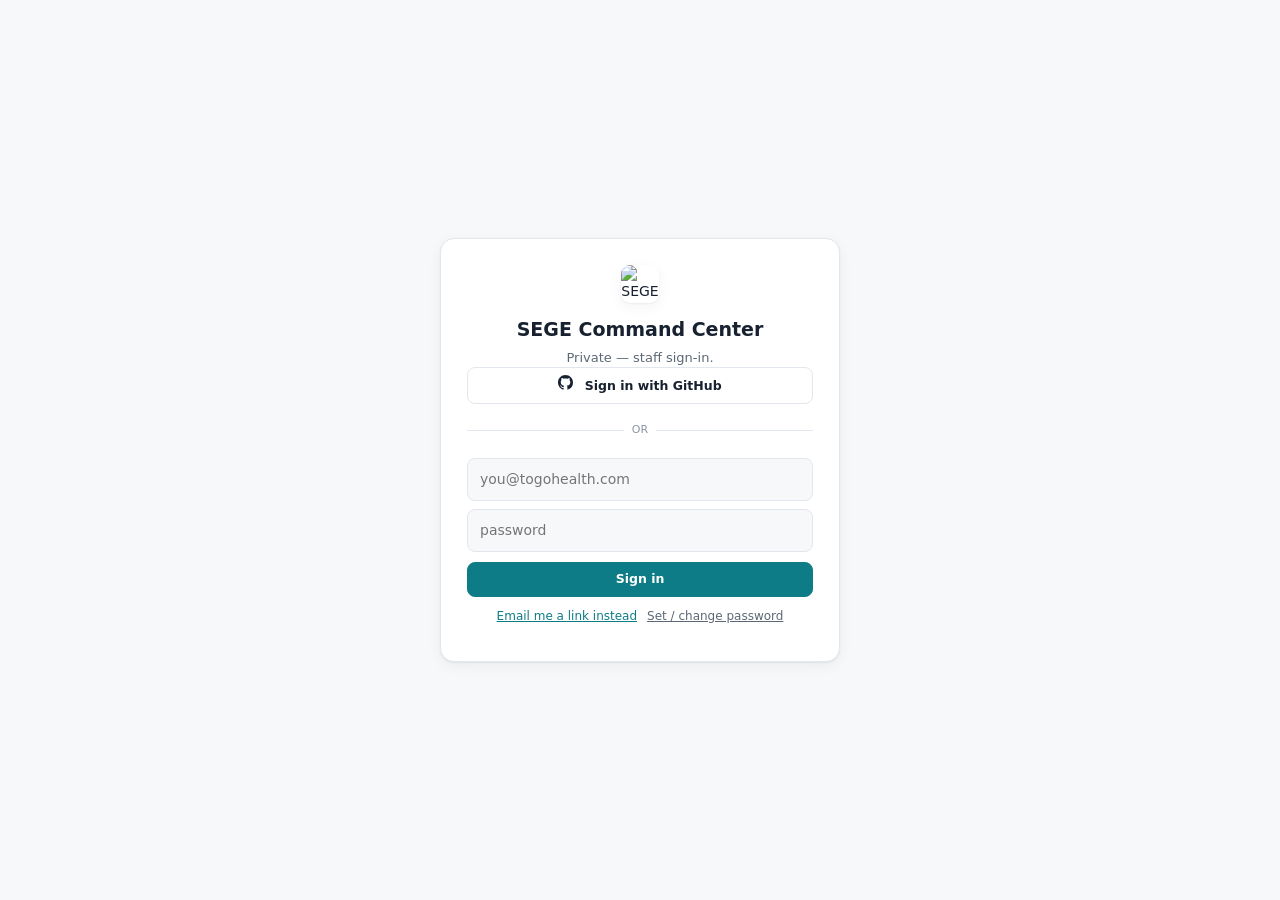
==== index.html @ e27f8ac3 "SEGE Command Center — generic UI shell (history reset)" ====
<!DOCTYPE html>
<html lang="en">
<head>
<meta charset="UTF-8">
<meta name="viewport" content="width=device-width, initial-scale=1">
<base href="/sege-command/">
<title>SEGE Command Center</title>
<link rel="icon" type="image/png" href="./favicon.png">
<link rel="apple-touch-icon" href="./apple-touch-icon.png">
<style>
  :root{
    --ground:#f6f8fa; --surface:#fff; --surface-2:#eef2f7; --border:#e2e7ee;
    --ink:#17212f; --muted:#5c6875; --faint:#8a97a6;
    --accent:#0e7c86; --accent-soft:#d9eef0; --accent-ink:#0a5a62;
    --ok:#1f9d5b; --ok-bg:#e4f5ec; --warn:#c07708; --warn-bg:#faefdc;
    --bad:#d1453b; --bad-bg:#fbe4e2; --idle:#8a97a6; --idle-bg:#eceff3;
    --shadow:0 1px 2px rgba(20,30,45,.06),0 4px 14px rgba(20,30,45,.05);
  }
  @media (prefers-color-scheme:dark){:root{
    --ground:#0e1319; --surface:#161d27; --surface-2:#1e2833; --border:#28323f;
    --ink:#e8edf4; --muted:#93a2b3; --faint:#6b7888;
    --accent:#26b3bd; --accent-soft:#123037; --accent-ink:#7fd8de;
    --ok:#39c07d; --ok-bg:#12291f; --warn:#e0a13a; --warn-bg:#2c2413;
    --bad:#e5695f; --bad-bg:#2e1a19; --idle:#6b7888; --idle-bg:#1c242e;
    --shadow:0 1px 2px rgba(0,0,0,.3),0 6px 18px rgba(0,0,0,.28);
  }}
  :root[data-theme="light"]{--ground:#f6f8fa;--surface:#fff;--surface-2:#eef2f7;--border:#e2e7ee;--ink:#17212f;--muted:#5c6875;--faint:#8a97a6;--accent:#0e7c86;--accent-soft:#d9eef0;--ok:#1f9d5b;--ok-bg:#e4f5ec;--warn:#c07708;--warn-bg:#faefdc;--bad:#d1453b;--bad-bg:#fbe4e2;--idle:#8a97a6;--idle-bg:#eceff3;--shadow:0 1px 2px rgba(20,30,45,.06),0 4px 14px rgba(20,30,45,.05);}
  :root[data-theme="dark"]{--ground:#0e1319;--surface:#161d27;--surface-2:#1e2833;--border:#28323f;--ink:#e8edf4;--muted:#93a2b3;--faint:#6b7888;--accent:#26b3bd;--accent-soft:#123037;--ok:#39c07d;--ok-bg:#12291f;--warn:#e0a13a;--warn-bg:#2c2413;--bad:#e5695f;--bad-bg:#2e1a19;--idle:#6b7888;--idle-bg:#1c242e;--shadow:0 1px 2px rgba(0,0,0,.3),0 6px 18px rgba(0,0,0,.28);}
  *{box-sizing:border-box;margin:0;padding:0}
  body{background:var(--ground);color:var(--ink);font-family:system-ui,-apple-system,"Segoe UI",Roboto,sans-serif;font-size:14px;line-height:1.5}
  .tnum{font-variant-numeric:tabular-nums}
  .wrap{max-width:1140px;margin:0 auto;padding:18px 16px 60px}
  header.top{display:flex;flex-wrap:wrap;align-items:center;gap:12px;margin-bottom:20px}
  .logo{width:38px;height:38px;border-radius:9px;overflow:hidden;background:#fff;flex:none;box-shadow:var(--shadow)}
  .logo img{width:100%;height:100%;object-fit:cover;display:block}
  .title h1{font-size:20px;font-weight:750;letter-spacing:-.02em}
  .title p{color:var(--muted);font-size:12px}
  .top .right{margin-left:auto;display:flex;gap:8px;align-items:center;flex-wrap:wrap}
  .btn{border:1px solid var(--border);background:var(--surface);color:var(--ink);font:inherit;font-size:12.5px;font-weight:600;padding:7px 12px;border-radius:8px;cursor:pointer}
  .btn:hover{border-color:var(--accent)}
  .btn.pri{background:var(--accent);color:#fff;border-color:var(--accent)}
  .conn{font-size:11.5px;font-weight:600;padding:5px 10px;border-radius:999px}
  .conn.on{background:var(--ok-bg);color:var(--ok)} .conn.off{background:var(--warn-bg);color:var(--warn)}
  .me{display:flex;align-items:center;gap:8px;border:1px solid var(--border);background:var(--surface);border-radius:999px;padding:4px 13px 4px 4px;cursor:pointer;font:inherit;font-weight:650;font-size:12.5px;color:inherit}
  .me:hover{border-color:var(--accent)}
  .me .avatar{width:26px;height:26px;font-size:11px;border-radius:50%}
  .hero{display:grid;grid-template-columns:repeat(auto-fit,minmax(196px,1fr));gap:12px;margin-bottom:24px}
  @media(max-width:1000px){.hero{grid-template-columns:repeat(2,1fr)}}
  @media(max-width:720px){.hero{grid-template-columns:1fr}}
  .tile{background:var(--surface);border:1px solid var(--border);border-radius:14px;padding:17px 18px 15px;box-shadow:var(--shadow);cursor:pointer;text-align:left;font:inherit;color:inherit;display:flex;flex-direction:column;gap:5px;transition:transform .12s,border-color .12s}
  .tile:hover{border-color:var(--accent);transform:translateY(-2px)}
  a.tile{text-decoration:none}
  .tile .tl{font-size:13.5px;font-weight:700;display:flex;align-items:center;gap:8px}
  .tile .arrow{margin-left:auto;color:var(--faint);font-weight:700}
  .tile .tn{font-size:34px;font-weight:780;letter-spacing:-.02em;line-height:1.1}
  .tile .ts{font-size:12px;color:var(--muted);display:flex;gap:14px;flex-wrap:wrap}
  .ppl{display:grid;grid-template-columns:repeat(auto-fill,minmax(210px,1fr));gap:10px}
  .ptile{background:var(--surface);border:1px solid var(--border);border-radius:12px;box-shadow:var(--shadow);padding:11px 13px;display:flex;align-items:center;gap:11px;cursor:pointer;font:inherit;color:inherit;text-align:left;transition:border-color .12s}
  .ptile:hover{border-color:var(--accent)}
  .avatar{width:36px;height:36px;border-radius:9px;display:grid;place-items:center;color:#fff;font-weight:700;flex:none}
  .who{font-weight:700} .role{font-size:11.5px;color:var(--muted)}
  .pstat{margin-left:auto;text-align:right} .pstat b{font-size:19px;font-weight:750;display:block} .pstat span{font-size:10px;color:var(--muted)}
  .crumb{display:flex;align-items:center;gap:11px;margin-bottom:14px;flex-wrap:wrap}
  .crumb h2{font-size:18px;font-weight:750;letter-spacing:-.01em;display:flex;align-items:center;gap:8px}
  .crumb .count{color:var(--muted);font-size:13px;font-weight:600}
  .crumb .sp{margin-left:auto;display:flex;gap:8px;flex-wrap:wrap}
  .back{border:1px solid var(--border);background:var(--surface);color:var(--ink);font:inherit;font-size:12.5px;font-weight:600;padding:7px 12px;border-radius:8px;cursor:pointer}
  .back:hover{border-color:var(--accent)}
  .filters{display:flex;gap:10px;flex-wrap:wrap;margin-bottom:14px;align-items:flex-end}
  .fg{display:flex;flex-direction:column;gap:3px}
  .fg label{font-size:10px;font-weight:700;text-transform:uppercase;letter-spacing:.06em;color:var(--faint)}
  .fg select,.fg input{border:1px solid var(--border);background:var(--surface);color:var(--ink);border-radius:8px;padding:7px 10px;font:inherit;font-size:12.5px;font-weight:600;min-width:150px;cursor:pointer}
  .fg input{cursor:text;font-weight:500}
  .sect{font-size:11px;font-weight:700;letter-spacing:.08em;text-transform:uppercase;color:var(--faint);margin:22px 2px 8px;display:flex;align-items:center;gap:8px}
  .card{background:var(--surface);border:1px solid var(--border);border-radius:12px;box-shadow:var(--shadow);margin-bottom:14px;overflow:hidden}
  .card h3{padding:12px 16px;font-size:13px;font-weight:700;border-bottom:1px solid var(--border);display:flex;gap:8px;align-items:center}
  .card h3 .count{margin-left:auto;color:var(--muted);font-weight:600;font-size:12px}
  .row{display:flex;align-items:center;gap:11px;padding:11px 16px;border-bottom:1px solid var(--border)}
  .row:last-child{border-bottom:0} .row .main{flex:1;min-width:0}
  .row.clk{cursor:pointer} .row.clk:hover{background:var(--surface-2)}
  .row .name{font-weight:600} .row .sub{color:var(--muted);font-size:12px;margin-top:1px}
  a.name{color:inherit;text-decoration:none} a.name:hover{color:var(--accent)}
  .pill{font-size:11px;font-weight:650;padding:2px 9px;border-radius:999px;white-space:nowrap}
  .p-ok{background:var(--ok-bg);color:var(--ok)} .p-warn{background:var(--warn-bg);color:var(--warn)}
  .p-bad{background:var(--bad-bg);color:var(--bad)} .p-idle{background:var(--idle-bg);color:var(--faint)}
  .p-prog{background:var(--accent-soft);color:var(--accent-ink)}
  .dots{display:flex;gap:3px} .d{width:7px;height:7px;border-radius:50%;background:var(--border)} .d.on{background:var(--warn)}
  .acts{display:flex;gap:6px;flex-wrap:wrap}
  .mini{border:1px solid var(--border);background:var(--surface);color:var(--ink);font:inherit;font-size:11px;font-weight:600;padding:4px 9px;border-radius:6px;cursor:pointer}
  .mini:hover{border-color:var(--accent)} .mini.g{background:var(--ok);color:#fff;border-color:var(--ok)} .mini.a{background:var(--warn);color:#fff;border-color:var(--warn)}
  .mini:disabled{opacity:.5;cursor:default}
  .note{background:var(--warn-bg);color:var(--warn);padding:9px 13px;border-radius:9px;font-size:12px;margin-bottom:14px}
  .msg{padding:44px;text-align:center;color:var(--muted)}
  /* progress bar */
  .bar{height:8px;border-radius:999px;background:var(--surface-2);overflow:hidden;min-width:80px;flex:1;max-width:180px}
  .bar span{display:block;height:100%;border-radius:999px;background:var(--accent)}
  .bar.hi span{background:var(--ok)} .bar.lo span{background:var(--warn)} .bar.zero span{background:var(--bad)}
  .pctlab{font-weight:750;font-variant-numeric:tabular-nums;min-width:38px;text-align:right}
  /* onboarding checklist */
  .phase{border-bottom:1px solid var(--border)} .phase:last-child{border-bottom:0}
  .phhead{display:flex;align-items:center;gap:10px;padding:10px 16px;background:var(--surface-2);cursor:pointer}
  .phhead b{font-size:12.5px} .phhead .count{color:var(--muted);font-size:11.5px}
  .items{display:grid;grid-template-columns:repeat(auto-fill,minmax(230px,1fr));gap:6px;padding:10px 16px}
  .it{display:flex;align-items:center;gap:8px;padding:6px 9px;border:1px solid var(--border);border-radius:8px;cursor:pointer;font-size:12px;user-select:none}
  .it:hover{border-color:var(--accent)}
  .it .ic{width:16px;height:16px;border-radius:5px;display:grid;place-items:center;font-size:11px;flex:none;color:#fff}
  .it.s-complete .ic{background:var(--ok)} .it.s-in_progress .ic{background:var(--warn)}
  .it.s-not_started .ic{background:var(--idle);color:var(--surface)} .it.s-na .ic{background:transparent;border:1px dashed var(--faint);color:var(--faint)}
  .it.s-complete{background:var(--ok-bg)} .it.s-in_progress{background:var(--warn-bg)}
  .it .lb{flex:1;min-width:0}
  .stat{display:grid;grid-template-columns:repeat(auto-fit,minmax(120px,1fr));gap:10px;margin-bottom:16px}
  .kv{background:var(--surface);border:1px solid var(--border);border-radius:10px;padding:10px 12px}
  .kv b{font-size:20px;font-weight:750;display:block} .kv span{font-size:11px;color:var(--muted)}
  .barrow{display:flex;align-items:center;gap:10px}
  .modal{position:fixed;inset:0;background:rgba(10,15,25,.5);display:none;align-items:center;justify-content:center;z-index:50;padding:16px}
  .modal.on{display:flex}
  .box{background:var(--surface);border:1px solid var(--border);border-radius:14px;padding:24px;width:520px;max-width:100%;max-height:88vh;overflow:auto}
  .box h2{font-size:17px;margin-bottom:6px} .box p{color:var(--muted);font-size:13px;margin-bottom:14px}
  .box input,.box select,.box textarea{width:100%;border:1px solid var(--border);background:var(--ground);color:var(--ink);border-radius:7px;padding:9px 11px;font:inherit;margin-bottom:10px}
  .box label{font-size:11px;font-weight:700;text-transform:uppercase;letter-spacing:.05em;color:var(--muted);display:block;margin-bottom:4px}
  #toast{position:fixed;bottom:22px;left:50%;transform:translateX(-50%);background:var(--ink);color:var(--ground);padding:10px 18px;border-radius:9px;font-size:13px;font-weight:600;opacity:0;transition:.2s;pointer-events:none;z-index:99}
  #toast.show{opacity:1}
  .bizframe{width:100%;min-height:480px;border:1px solid var(--border);border-radius:12px;box-shadow:var(--shadow);background:var(--surface);margin-bottom:16px;display:block}
  .foot{margin-top:24px;color:var(--faint);font-size:12px;text-align:center;line-height:1.7}
</style>
</head>
<body>
<div id="authgate" style="display:none;position:fixed;inset:0;background:var(--ground);z-index:9999;display:grid;place-items:center;padding:20px">
  <div style="background:var(--surface);border:1px solid var(--border);border-radius:14px;box-shadow:var(--shadow);padding:26px;max-width:400px;width:100%;text-align:center">
    <div class="logo" style="margin:0 auto 12px"><img src="./sege-mark.png" alt="SEGE"></div>
    <h1 style="font-size:19px;font-weight:750">SEGE Command Center</h1>
    <p style="color:var(--muted);font-size:13px;margin-top:4px">Private — staff sign-in.</p>
    <button class="btn" style="width:100%;margin-bottom:8px;justify-content:center;font-weight:700" onclick="ghLogin()">
      <svg width="15" height="15" viewBox="0 0 16 16" fill="currentColor" style="margin-right:7px"><path d="M8 0C3.58 0 0 3.58 0 8c0 3.54 2.29 6.53 5.47 7.59.4.07.55-.17.55-.38 0-.19-.01-.82-.01-1.49-2.01.37-2.53-.49-2.69-.94-.09-.23-.48-.94-.82-1.13-.28-.15-.68-.52-.01-.53.63-.01 1.08.58 1.23.82.72 1.21 1.87.87 2.33.66.07-.52.28-.87.51-1.07-1.78-.2-3.64-.89-3.64-3.95 0-.87.31-1.59.82-2.15-.08-.2-.36-1.02.08-2.12 0 0 .67-.21 2.2.82.64-.18 1.32-.27 2-.27s1.36.09 2 .27c1.53-1.04 2.2-.82 2.2-.82.44 1.1.16 1.92.08 2.12.51.56.82 1.27.82 2.15 0 3.07-1.87 3.75-3.65 3.95.29.25.54.73.54 1.48 0 1.07-.01 1.93-.01 2.2 0 .21.15.46.55.38A7.995 7.995 0 0016 8c0-4.42-3.58-8-8-8z"/></svg>
      Sign in with GitHub</button>
    <div style="display:flex;align-items:center;gap:8px;margin:10px 0;color:var(--faint);font-size:11px"><span style="flex:1;height:1px;background:var(--border)"></span>OR<span style="flex:1;height:1px;background:var(--border)"></span></div>
    <input id="ag_email" type="email" placeholder="you@togohealth.com" autocomplete="username" style="width:100%;border:1px solid var(--border);background:var(--ground);color:var(--ink);border-radius:8px;padding:10px 12px;font:inherit;margin:10px 0 8px">
    <input id="ag_pw" type="password" placeholder="password" autocomplete="current-password" style="width:100%;border:1px solid var(--border);background:var(--ground);color:var(--ink);border-radius:8px;padding:10px 12px;font:inherit;margin:0 0 10px">
    <button class="btn pri" style="width:100%" onclick="agLogin()">Sign in</button>
    <div style="display:flex;gap:10px;justify-content:center;margin-top:10px;font-size:12px">
      <a href="#" onclick="agSend();return false" style="color:var(--accent)">Email me a link instead</a>
      <a href="#" onclick="agSetPw();return false" style="color:var(--muted)">Set / change password</a>
    </div>
    <p id="ag_msg" style="color:var(--muted);font-size:12px;margin-top:10px"></p>
  </div>
</div>
<div class="wrap" id="appwrap" style="visibility:hidden">
  <header class="top">
    <div class="logo"><img src="./sege-mark.png" alt="SEGE"></div>
    <div class="title"><h1>SEGE Command Center</h1><p>Who's doing what — live over your GitHub project tracker</p></div>
    <div class="right">
      <button class="btn" onclick="loadAll()">↻ Refresh</button>
      <button class="btn pri" onclick="openAdd()">+ Add</button>
      <a class="btn pri" href="./targets.html">🎯 Targets</a>
      <a class="btn pri" href="./snf-strategy.html">🏥 SNF Strategy</a>
      <a class="btn pri" href="./checklist.html">✓ Checklists</a>
      <a class="btn pri" href="./best-practices.html">📘 Best practices</a>
      <a class="btn pri" href="./sports.html">🏈 Sports Physicals</a>
      <a class="btn pri" href="./clinical.html">🩺 Clinical &amp; Compliance</a>
      
      <span id="conn" class="conn off">● View only</span>
      <button class="btn" id="connectBtn" onclick="openConnect()">Connect to edit</button>
      <span id="meChip"></span>
    </div>
  </header>

  <div id="view"><div class="msg">Loading live data…</div></div>

  <div class="foot">Projects from <b>togohealth-dev/sege-command</b> (public) · staffing from <b>sege-staffing</b> (private, token required) ·
    percentages computed live from onboarding items.</div>
</div>

<!-- Connect modal -->
<div class="modal" id="connect"><div class="box">
  <h2>Connect to edit</h2>
  <p>Paste a GitHub personal access token. To also see staffing/onboarding, the token needs access to the private <b>sege-staffing</b> repo (Issues + Contents: read &amp; write). Fine-grained recommended. Stored only in this browser.</p>
  <input id="pat" type="password" placeholder="github_pat_… or ghp_…">
  <div class="acts" style="justify-content:flex-end">
    <button class="btn" onclick="closeConnect()">Cancel</button>
    <button class="btn pri" onclick="saveConnect()">Connect</button>
  </div>
</div></div>

<!-- Add modal -->
<div class="modal" id="add"><div class="box">
  <h2>Add project / task</h2>
  <label>Title</label><input id="a_title" placeholder="Short name">
  <label>Category</label><select id="a_cat"><option value="business">🔵 Business</option><option value="facility">🟢 Accounts</option><option value="provider">🟣 Providers</option></select>
  <label>Owner</label><select id="a_who"></select>
  <label>Priority</label><select id="a_prio"><option value="5">★★★★★</option><option value="4">★★★★</option><option value="3" selected>★★★</option><option value="2">★★</option><option value="1">★</option></select>
  <label>Notes</label><textarea id="a_notes" rows="3" placeholder="Optional context"></textarea>
  <div class="acts" style="justify-content:flex-end">
    <button class="btn" onclick="closeAdd()">Cancel</button>
    <button class="btn pri" onclick="saveAdd()">Create</button>
  </div>
</div></div>

<div id="toast"></div>

<script>
const REPO='togohealth-dev/sege-projects', API='https://api.github.com';   // issues live in the PRIVATE repo
const PROJ_REPO='togohealth-dev/sege-projects';
const STAFF_REPO='togohealth-dev/sege-staffing', STAFF_PATH='onboarding.json', SNAP_PATH='snapshots.json', FACONB_PATH='facility_onboarding.json';
const BIZ_REPO='togohealth-dev/sege-business';  // read-only mirror (Business lane owns this)
let TEAM={};   // loaded at runtime from the PRIVATE repo (no staff names in this public shell)
async function loadTeam(){ try{ const r=await gh(`/repos/${PROJ_REPO}/contents/team.json`);
    const d=JSON.parse(b64d(r.content)); TEAM={}; for(const [k,v] of Object.entries(d.team||{})) TEAM[k]={name:v.name,role:v.role,c:v.color};
  }catch(e){ TEAM={}; } }
const FSTATUS={live:['p-ok','✅ Live'],go_live_soon:['p-warn','🟡 Go-Live Soon'],scheduled:['p-prog','🔵 Scheduled'],unknown:['p-idle','— TBD']};
const ST_NEXT={not_started:'in_progress',in_progress:'complete',complete:'na',na:'not_started'};
const ST_ICON={complete:'✓',in_progress:'⋯',not_started:'',na:'–'};

let issues=[], me=null, loaded=false;
let route={v:'home'};
let filters={};
const $=(s,r=document)=>r.querySelector(s);
const el=(t,c,h)=>{const e=document.createElement(t);if(c)e.className=c;if(h!=null)e.innerHTML=h;return e;};
const esc=s=>String(s==null?'':s).replace(/&/g,'&amp;').replace(/</g,'&lt;').replace(/>/g,'&gt;');
const initials=n=>n.split(' ').map(w=>w[0]).slice(0,2).join('');
const pat=()=>localStorage.getItem('sege-command-pat')||'';

async function gh(path,opts={}){
  const h={Accept:'application/vnd.github+json','X-GitHub-Api-Version':'2022-11-28',...(opts.headers||{})};
  if(pat()) h.Authorization='Bearer '+pat();
  const res=await fetch(path.startsWith('http')?path:API+path,{...opts,headers:h});
  if(!res.ok) throw new Error('GitHub '+res.status);
  return res.status===204?null:res.json();
}
function requireAuth(){ if(!pat()){ openConnect(); toast('Connect a token to make changes'); return false;} return true; }
const b64d=b64=>decodeURIComponent(escape(atob(String(b64).replace(/\s/g,''))));
const b64e=str=>btoa(unescape(encodeURIComponent(str)));

/* ── Store adapter (PORTABILITY SEAM — swap this object to point at the portal API later) ── */
const Staff={
  doc:null, sha:null, err:null, snaps:null, snapSha:null,
  async load(){
    try{
      const r=await gh(`/repos/${STAFF_REPO}/contents/${STAFF_PATH}`);
      this.sha=r.sha; this.doc=JSON.parse(b64d(r.content)); this.err=null;
    }catch(e){ this.doc=null; this.err=e.message; }
    return this.doc;
  },
  async save(msg){
    const body={message:msg||'Update onboarding',content:b64e(JSON.stringify(this.doc,null,1)),sha:this.sha,branch:'main'};
    const r=await gh(`/repos/${STAFF_REPO}/contents/${STAFF_PATH}`,{method:'PUT',headers:{'Content-Type':'application/json'},body:JSON.stringify(body)});
    this.sha=r.content.sha;
  },
  async loadSnaps(){
    try{const r=await gh(`/repos/${STAFF_REPO}/contents/${SNAP_PATH}`);this.snapSha=r.sha;this.snaps=JSON.parse(b64d(r.content));}
    catch(e){this.snaps=[];this.snapSha=null;}
    return this.snaps;
  },
  async saveSnaps(msg){
    const body={message:msg||'Snapshot',content:b64e(JSON.stringify(this.snaps,null,1)),branch:'main'};
    if(this.snapSha)body.sha=this.snapSha;
    const r=await gh(`/repos/${STAFF_REPO}/contents/${SNAP_PATH}`,{method:'PUT',headers:{'Content-Type':'application/json'},body:JSON.stringify(body)});
    this.snapSha=r.content.sha;
  }
};
/* facility-level onboarding checklist (separate file, same facility ids) */
const FacOnb={
  doc:null, sha:null,
  async load(){ try{const r=await gh(`/repos/${STAFF_REPO}/contents/${FACONB_PATH}`);this.sha=r.sha;this.doc=JSON.parse(b64d(r.content));}catch(e){this.doc=null;} return this.doc; },
  async save(msg){ const body={message:msg||'Update facility onboarding',content:b64e(JSON.stringify(this.doc,null,1)),sha:this.sha,branch:'main'};
    const r=await gh(`/repos/${STAFF_REPO}/contents/${FACONB_PATH}`,{method:'PUT',headers:{'Content-Type':'application/json'},body:JSON.stringify(body)});this.sha=r.content.sha; }
};
/* business-setup mirror — READ-ONLY from the Business lane's private repo */
const Biz={ entities:null, states:null, deals:null,
  async load(){
    try{const r=await gh(`/repos/${BIZ_REPO}/contents/mso/entities.json`);this.entities=JSON.parse(b64d(r.content)).entities;}catch(e){this.entities=null;}
    try{const r=await gh(`/repos/${BIZ_REPO}/contents/reference/state-compliance.json`);this.states=JSON.parse(b64d(r.content)).states;}catch(e){this.states=null;}
    /* Corp-dev index. Counterparty names and deal values are facts, so they live
       here and never in this public file — see deals/index.json in sege-business. */
    try{const r=await gh(`/repos/${BIZ_REPO}/contents/deals/index.json`);this.deals=JSON.parse(b64d(r.content)).deals;}catch(e){this.deals=null;}
  }
};

/* ── onboarding compute helpers (pure; percentages never stored) ── */
const PH=()=>Staff.doc?Staff.doc.phases:[];
const allFac=()=>Staff.doc?Staff.doc.portfolios.flatMap(p=>p.facilities.map(f=>({...f,portfolio:p.label,portId:p.id}))):[];
const allProv=()=>Staff.doc?Staff.doc.portfolios.flatMap(p=>p.facilities.flatMap(f=>f.providers.map(pr=>({...pr,portfolio:p.label,portId:p.id,facLabel:f.label,facId:f.id,facStatus:f.status})))):[];
function findProv(id){for(const p of Staff.doc.portfolios)for(const f of p.facilities)for(const pr of f.providers)if(pr.id===id)return{pr,f,p};return null;}
function phasePct(pr,ph){let c=0,t=0;ph.items.forEach(it=>{const s=pr.items[it.key];if(s==='na')return;t++;if(s==='complete')c++;});return{c,t,pct:t?Math.round(100*c/t):100};}
function provPct(pr){let c=0,t=0;PH().forEach(ph=>{const r=phasePct(pr,ph);c+=r.c;t+=r.t;});return t?Math.round(100*c/t):0;}
function facPct(f){let c=0,t=0;f.providers.forEach(pr=>PH().forEach(ph=>{const r=phasePct(pr,ph);c+=r.c;t+=r.t;}));return t?Math.round(100*c/t):0;}
function portPct(p){let c=0,t=0;p.facilities.forEach(f=>f.providers.forEach(pr=>PH().forEach(ph=>{const r=phasePct(pr,ph);c+=r.c;t+=r.t;})));return t?Math.round(100*c/t):0;}
function nextAction(pr){for(const ph of PH())for(const it of ph.items){const s=pr.items[it.key];if(s!=='complete'&&s!=='na')return{phase:ph.label,item:it.label,state:s};}return null;}
function currentPhase(pr){for(const ph of PH()){if(phasePct(pr,ph).pct<100)return ph.label;}return 'Live';}
function bottlenecks(list){const m={};list.forEach(pr=>PH().forEach(ph=>ph.items.forEach(it=>{const s=pr.items[it.key];if(s==='not_started'||s==='in_progress'){const k=ph.label+'||'+it.label;(m[k]=m[k]||{phase:ph.label,item:it.label,n:0,prog:0}).n++;if(s==='in_progress')m[k].prog++;}})));return Object.values(m).sort((a,b)=>b.n-a.n);}
const barClass=p=>p>=80?'hi':p===0?'zero':p<40?'lo':'';
const bar=p=>`<div class="bar ${barClass(p)}"><span style="width:${p}%"></span></div><span class="pctlab">${p}%</span>`;
/* facility checklist helpers */
const FCL=()=>FacOnb.doc?FacOnb.doc.checklist:[];
const facOnb=fid=>FacOnb.doc&&FacOnb.doc.facilities?FacOnb.doc.facilities[fid]:null;
function facChkPct(fid){const f=facOnb(fid);if(!f)return null;let c=0,t=0;FCL().forEach(it=>{const s=f.items[it.key];if(s==='na')return;t++;if(s==='complete')c++;});return t?Math.round(100*c/t):0;}
const bizForState=st=>Biz.entities?Biz.entities.filter(e=>e.state===st):[];
const compForState=st=>Biz.states?Biz.states.find(s=>s.abbr===st):null;

async function loadStaff(){ if(pat()){ await Staff.load(); await Staff.loadSnaps(); await FacOnb.load(); await Biz.load(); } else { Staff.doc=null; Staff.err='no-token'; } }

async function loadAll(){
  if(!loaded) $('#view').innerHTML='<div class="msg">Loading live data…</div>';
  try{
    if(pat()&&!me){ try{me=await gh('/user');}catch(e){} }
    if(pat()&&!Object.keys(TEAM).length) await loadTeam();
    const [op,cl]=await Promise.all([
      gh(`/repos/${REPO}/issues?state=open&per_page=100`),
      gh(`/repos/${REPO}/issues?state=closed&per_page=100`)]);
    const seen=new Map(); for(const i of [...op,...cl]) if(!seen.has(i.number)) seen.set(i.number,i);
    issues=[...seen.values()].map(normalize).sort((a,b)=>b.prio-a.prio||a.n-b.n);
    await loadStaff();
    loaded=true; setConn(); if(!window.__routed){window.__routed=1; applyPath();} else render();
  }catch(e){ $('#view').innerHTML='<div class="msg">Couldn\'t load ('+e.message+'). If rate-limited, connect a token.</div>'; }
}
function normalize(i){
  const labels=(i.labels||[]).map(l=>l.name);
  const cat=['business','facility','provider'].find(c=>labels.includes(c))||'business';
  const prio=+((labels.find(l=>l.startsWith('priority-'))||'priority-3').slice(9));
  const done=i.state==='closed'||labels.includes('status:done');
  const status=done?'done':labels.includes('status:blocked')?'blocked':labels.includes('status:in-progress')?'in-progress':'not-started';
  return {n:i.number,title:i.title,url:i.html_url,labels,cat,prio,done,status,
    who:(i.assignees||[]).map(a=>a.login),comm:labels.includes('communication')};
}
function setConn(){
  const c=$('#conn'), b=$('#connectBtn'), chip=$('#meChip');
  if(pat()){
    c.className='conn on'; c.textContent='● can edit'; b.textContent='Disconnect'; b.onclick=disconnect;
    if(me){ const t=TEAM[me.login]||{name:me.login,role:'',c:'#0e7c86'};
      chip.innerHTML=`<button class="me" onclick="go({v:'person',login:'${me.login}'})" title="My tasks">
        <span class="avatar" style="background:${t.c}">${initials(t.name)}</span>${esc(t.name.split(' ')[0])}</button>`;
    } else chip.innerHTML='';
  } else { c.className='conn off'; c.textContent='● View only'; b.textContent='Connect to edit'; b.onclick=openConnect; chip.innerHTML=''; }
}
function disconnect(){ localStorage.removeItem('sege-command-pat'); me=null; Staff.doc=null; setConn(); toast('Disconnected'); }

const active=()=>issues.filter(i=>!i.done);
const statusPill=s=>({'not-started':['p-idle','Not started'],'in-progress':['p-prog','● In progress'],'blocked':['p-bad','⚠ Blocked'],'done':['p-ok','✓ Done']}[s]);
const dots=p=>`<div class="dots">${[1,2,3,4,5].map(n=>`<span class="d${n<=p?' on':''}"></span>`).join('')}</div>`;
const nm=l=>TEAM[l]?TEAM[l].name:l;

function issueRow(i){
  const [pc,pl]=statusPill(i.status);
  const who=i.who.length?i.who.map(w=>`<span class="pill p-idle">${esc(nm(w))}</span>`).join(' '):'<span class="sub">—</span>';
  const acts=i.done?`<button class="mini" onclick="reopen(${i.n})">↩ Reopen</button>`
    :`${i.who.length?'':`<button class="mini" onclick="claim(${i.n})">Claim</button>`}
      ${i.status==='blocked'?'':`<button class="mini a" onclick="block(${i.n})">⚠</button>`}
      <button class="mini g" onclick="done(${i.n})">✓ Done</button>`;
  return `<div class="row" id="r${i.n}"><div class="main"><a class="name" href="${i.url}" target="_blank">${esc(i.title)}</a>${i.comm?' <span class="pill p-warn">📧</span>':''}
    <div class="sub">#${i.n} · ${who}</div></div><span class="pill ${pc}">${pl}</span>${dots(i.prio)}<div class="acts">${acts}</div></div>`;
}

/* ═════════ HOME ═════════ */
function tileLocked(mark,label,note){const b=el('button','tile');b.onclick=openConnect;
  b.innerHTML=`<div class="tl">${mark} ${label}<span class="arrow">🔒</span></div><div class="tn" style="font-size:19px;color:var(--muted)">Connect</div><div class="ts">${esc(note||'token needed for staffing')}</div>`;return b;}
/* Best practices: static guide pages. Progress comes from the guide's own
   localStorage key, so the tile reflects where you left off without a fetch. */
const BP_GUIDES=[{key:'sege-bp-workspace-v1',steps:64,label:'Workspace optimization'}];
function bpTile(){
  const g=BP_GUIDES[0];
  let n=0; try{ const o=JSON.parse(localStorage.getItem(g.key)||'{}')||{}; n=Object.keys(o).filter(k=>o[k]).length; }catch(e){}
  const pct=Math.round(n/g.steps*100);
  const a=el('a','tile'); a.href='./best-practices.html';
  a.innerHTML=`<div class="tl">📘 Best practices<span class="arrow">→</span></div>
    <div class="tn tnum">${n?n+'<span style="font-size:17px;color:var(--faint)">/'+g.steps+'</span>':g.steps}</div>
    <div class="ts"><span>${esc(g.label)}</span><span>${n?pct+'% done':'steps · not started'}</span></div>`;
  return a;
}
/* Clinical & Compliance tile. The hospitalization review itself is NOT here — it holds PHI and
   runs on the HIPAA-protected project at qa.togohealth.com. This page is the door plus the state
   compliance reference; the compliance counts need a Business-repo token. */
function clinicalTileHTML(){
  const states=Biz.states?Biz.states.length:0;
  const banned=Biz.states?Biz.states.filter(s=>s.cpom_status&&!/not banned/i.test(s.cpom_status)).length:0;
  return `<div class="tl">\u{1FA7A} Clinical &amp; Compliance<span class="arrow">\u2192</span></div>
    <div class="tn tnum" style="font-size:19px">${states?states+' states':'Open'}</div>
    <div class="ts"><span>peer review \u00b7 state compliance</span>${states?`<span>${banned} CPOM-banned</span>`:''}</div>`;
}
function homeView(){
  const v=el('div'); const hero=el('div','hero');
  // Accounts (facilities / onboarding)
  if(Staff.doc){
    const fac=allFac(), live=fac.filter(f=>f.status==='live').length;
    const a=el('button','tile');a.onclick=()=>go({v:'accounts'});
    a.innerHTML=`<div class="tl">🟢 Accounts<span class="arrow">→</span></div><div class="tn tnum">${fac.length}</div>
      <div class="ts"><span>${live} live</span><span>${Math.round(fac.reduce((s,f)=>s+facPct(f),0)/(fac.length||1))}% onboarded</span></div>`;
    hero.appendChild(a);
    const prov=allProv();
    const p=el('button','tile');p.onclick=()=>go({v:'providers'});
    p.innerHTML=`<div class="tl">🟣 Providers<span class="arrow">→</span></div><div class="tn tnum">${prov.length}</div>
      <div class="ts"><span>${Math.round(prov.reduce((s,pr)=>s+provPct(pr),0)/(prov.length||1))}% onboarded</span><span>${prov.filter(pr=>provPct(pr)>=100).length} live</span></div>`;
    hero.appendChild(p);
  } else { hero.appendChild(tileLocked('🟢','Accounts')); hero.appendChild(tileLocked('🟣','Providers')); }
  // Business workspace (issues)
  const biz=active().filter(i=>i.cat==='business');
  const b=el('button','tile');b.onclick=()=>go({v:'business'});
  b.innerHTML=`<div class="tl">🔵 Business workspace<span class="arrow">→</span></div><div class="tn tnum">${biz.length}</div>
    <div class="ts"><span>${biz.filter(i=>i.status==='in-progress').length} in progress</span>${biz.filter(i=>i.status==='blocked').length?`<span style="color:var(--bad)">${biz.filter(i=>i.status==='blocked').length} blocked</span>`:''}</div>`;
  hero.appendChild(b);
  // Clinical & Compliance — hospitalization review (Supabase, no token needed) alongside the
  // state regulatory reference mirrored from the Business lane. One tile, one page: clinical.html.
  const cl=el('a','tile'); cl.id='clinicaltile'; cl.href='./clinical.html';
  cl.innerHTML=clinicalTileHTML(); hero.appendChild(cl);
  // Best practices — operating guidelines (static pages, no data; progress is per-browser)
  hero.appendChild(bpTile());
  v.appendChild(hero);
  if(!Staff.doc && pat() && Staff.err && Staff.err!=='no-token')
    v.appendChild(el('div','note','Connected, but this token can\'t read the private sege-staffing repo. Give it access (Contents: read & write) to see Accounts & Providers.'));
  // People (issues)
  // secondary nav — keeps Follow-ups / Done / Bottlenecks reachable (no orphaned views)
  const sn=el('div','acts');sn.style.cssText='margin:-8px 0 4px;flex-wrap:wrap';
  [['⏳ Email follow-ups',{v:'followups'}],['✓ Done',{v:'done'}],['🚧 Bottlenecks',{v:'bottleneck'}]].forEach(([lab,r])=>{
    const b=el('button','btn',lab);b.onclick=()=>go(r);sn.appendChild(b);});
  v.appendChild(sn);
  v.appendChild(el('div','sect','People — tap for their project list'));
  const grid=el('div','ppl');
  const people=Object.keys(TEAM).map(l=>({l,items:active().filter(i=>i.who.includes(l))}));
  people.push({l:null,items:active().filter(i=>!i.who.length)});
  people.forEach(p=>{const t=p.l?TEAM[p.l]:{name:'Unassigned',role:'Needs an owner',c:'#8a97a6'};
    const bt=el('button','ptile');bt.onclick=()=>go({v:'person',login:p.l});
    bt.innerHTML=`<div class="avatar" style="background:${t.c}">${initials(t.name)}</div>
      <div style="min-width:0"><div class="who">${esc(t.name)}</div><div class="role">${esc(t.role)}</div></div>
      <div class="pstat"><b class="tnum">${p.items.length}</b><span>active</span></div>`;
    grid.appendChild(bt);});
  v.appendChild(grid);
  return v;
}

/* ═════════ ACCOUNTS (facility go-live readiness) ═════════ */
function backCrumb(v,title,right){const c=el('div','crumb');const b=el('button','back','← Home');b.onclick=()=>go({v:'home'});c.appendChild(b);
  c.appendChild(el('h2',null,title));if(right){const s=el('div','sp');s.innerHTML=right;c.appendChild(s);}return c;}
function distinctFac(dim){return [...new Set(allFac().map(f=>f[dim]).filter(Boolean))].sort();}
function accountsView(){
  const v=el('div'); const f=filters.accounts||(filters.accounts={});
  v.appendChild(backCrumb('accounts','🟢 Accounts — Go-Live Readiness',
    `<button class="back" onclick="captureSnapshot()">📸 Snapshot</button><button class="back" onclick="openEmail()">✉️ Email report</button>`));
  // filters
  const fb=el('div','filters');
  [['portfolio','Portfolio'],['state','State'],['status','Status']].forEach(([dim,lab])=>{
    const vals=dim==='status'?['live','go_live_soon','scheduled','unknown']:distinctFac(dim);
    const fg=el('div','fg');fg.innerHTML=`<label>${lab}</label>`;const sel=el('select');
    sel.innerHTML=`<option value="">All</option>`+vals.map(x=>`<option value="${esc(x)}"${f[dim]===x?' selected':''}>${dim==='status'?FSTATUS[x][1]:esc(x)}</option>`).join('');
    sel.onchange=()=>{f[dim]=sel.value;render();};fg.appendChild(sel);fb.appendChild(fg);});
  v.appendChild(fb);
  let fac=allFac().filter(x=>(!f.portfolio||x.portfolio===f.portfolio)&&(!f.state||x.state===f.state)&&(!f.status||x.status===f.status));
  // readiness order: closest to live but not done first (scheduled/go-live with high %), then live
  const rank={go_live_soon:0,scheduled:1,unknown:2,live:3};
  fac.sort((a,b)=>(rank[a.status]-rank[b.status])||facPct(b)-facPct(a));
  const c=el('div','card');c.appendChild(el('h3',null,`Facilities <span class="count">${fac.length}</span>`));
  if(!fac.length)c.appendChild(el('div','msg','No facilities match.'));
  fac.forEach(x=>{const pct=facPct(x);const st=FSTATUS[x.status];const fchk=facChkPct(x.id);
    const stuck=bottlenecks(x.providers).slice(0,1).map(b=>`${b.item} (${b.n})`).join('');
    const row=el('div','row clk');row.onclick=()=>go({v:'facility',id:x.id});
    row.innerHTML=`<div class="main"><div class="name">${esc(x.label)} <span class="pill p-idle">${esc(x.state||'')}</span></div>
      <div class="sub">${esc(x.portfolio)} · ${x.staffing.filled}/${x.staffing.target} staffed${fchk!=null?` · facility setup ${fchk}%`:''}${stuck?` · ⛔ ${esc(stuck)}`:''}</div></div>
      <span class="pill ${st[0]}">${st[1]}</span><div class="barrow" style="width:200px" title="provider onboarding">${bar(pct)}</div>`;
    c.appendChild(row);});
  v.appendChild(c);
  return v;
}
function facilityView(id){
  const fac=allFac().find(f=>f.id===id); if(!fac)return backCrumb('','Not found');
  const fo=facOnb(id); const fchk=facChkPct(id);
  const v=el('div');const bk=el('button','back','← Accounts');bk.onclick=()=>go({v:'accounts'});
  const c=el('div','crumb');c.appendChild(bk);c.appendChild(el('h2',null,esc(fac.label)));
  c.appendChild(el('span','count',`${FSTATUS[fac.status][1]} · ${fac.staffing.filled}/${fac.staffing.target} staffed`));v.appendChild(c);
  const st=el('div','stat');
  st.innerHTML=`<div class="kv"><b class="tnum">${fchk!=null?fchk+'%':'—'}</b><span>facility setup</span></div>
    <div class="kv"><b class="tnum">${facPct(fac)}%</b><span>providers onboarded</span></div>
    <div class="kv"><b class="tnum">${fac.providers.filter(p=>provPct(p)>=100).length}/${fac.providers.length}</b><span>providers live</span></div>
    <div class="kv"><b>${esc(fo&&fo.info.md_monthly_rate||'—')}</b><span>MD monthly rate</span></div>`;
  v.appendChild(st);
  // facility onboarding checklist (editable)
  if(fo){ const fc=el('div','card'); const wrap=el('div','phase');
    const head=el('div','phhead');head.innerHTML=`<b>🏢 Facility Onboarding</b><span class="count">${FCL().filter(it=>fo.items[it.key]==='complete').length}/${FCL().length}</span>
      <div class="barrow" style="margin-left:auto;width:200px">${bar(fchk||0)}</div>
      <button class="mini g" onclick="completeFacChecklist('${esc(id)}')" title="Mark all complete">✓ all</button>`;
    wrap.appendChild(head);
    const items=el('div','items');
    FCL().forEach(it=>{const s=fo.items[it.key]||'not_started';const d=el('div','it s-'+s);
      d.onclick=()=>cycleFacItem(id,it.key);d.innerHTML=`<span class="ic">${ST_ICON[s]}</span><span class="lb">${esc(it.label)}</span>`;items.appendChild(d);});
    wrap.appendChild(items);fc.appendChild(wrap);v.appendChild(fc);
  }
  // business-setup mirror (read-only from Business lane)
  const ents=bizForState(fac.state), comp=compForState(fac.state);
  if((ents&&ents.length)||comp){ const bc=el('div','card');
    bc.appendChild(el('h3',null,`🔵 Business setup — ${esc(fac.state||'')} <span class="count">read-only · mirror</span>`));
    if(comp)bc.insertAdjacentHTML('beforeend',`<div class="row"><div class="main"><div class="name">State compliance</div>
      <div class="sub">CPOM: ${esc(comp.cpom_status||'—')} · Required entity: ${esc(comp.required_entity||'—')} · IMLC: ${esc(comp.imlc||'—')}</div></div></div>`);
    (ents||[]).slice(0,8).forEach(e=>bc.insertAdjacentHTML('beforeend',`<div class="row"><div class="main"><div class="name">${esc(e.legal_name||e.use_label||e.id)}</div>
      <div class="sub">${esc(e.entity_type||'')}${e.role?' · '+esc(e.role):''}${e.next_step?' · next: '+esc(e.next_step):''}</div></div>
      <span class="pill p-idle">${esc(e.lifecycle_status||'—')}</span></div>`));
    bc.insertAdjacentHTML('beforeend',`<a class="row clk" href="./business" style="color:var(--accent);font-weight:600">Manage in Business workspace →</a>`);
    v.appendChild(bc);
  }
  const card=el('div','card');card.appendChild(el('h3',null,`Providers <span class="count">${fac.providers.length}</span>`));
  fac.providers.slice().sort((a,b)=>provPct(b)-provPct(a)).forEach(pr=>card.insertAdjacentHTML('beforeend',provRow(pr)));
  bindProvRows(card);v.appendChild(card);
  return v;
}

/* ═════════ PROVIDERS (onboarding pipeline) ═════════ */
function provRow(pr){const pct=provPct(pr);const na=nextAction(pr);
  return `<div class="row clk" data-prov="${esc(pr.id)}"><div class="main"><div class="name">${esc(pr.name)} <span class="pill p-idle">${esc(pr.cred)}</span></div>
    <div class="sub">${esc(pr.facLabel||pr.building||'')} · ${na?('Next: '+esc(na.item)+' — '+esc(na.phase)):'✅ fully onboarded'}</div></div>
    <div class="barrow" style="width:210px">${bar(pct)}</div></div>`;}
function bindProvRows(root){root.querySelectorAll('[data-prov]').forEach(r=>r.onclick=()=>go({v:'provider',id:r.dataset.prov}));}
function distinctProv(dim){return [...new Set(allProv().map(p=>p[dim]).filter(Boolean))].sort();}
function providersView(){
  const v=el('div');const f=filters.providers||(filters.providers={});
  v.appendChild(backCrumb('providers','🟣 Providers — Onboarding',
    `<button class="back" onclick="go({v:'bottleneck'})">🚧 Bottlenecks</button>`));
  const fb=el('div','filters');
  [['portfolio','Portfolio'],['facLabel','Facility'],['state','State']].forEach(([dim,lab])=>{
    const fg=el('div','fg');fg.innerHTML=`<label>${lab}</label>`;const sel=el('select');
    sel.innerHTML=`<option value="">All</option>`+distinctProv(dim).map(x=>`<option value="${esc(x)}"${f[dim]===x?' selected':''}>${esc(x)}</option>`).join('');
    sel.onchange=()=>{f[dim]=sel.value;render();};fg.appendChild(sel);fb.appendChild(fg);});
  const sfg=el('div','fg');sfg.innerHTML=`<label>Search</label>`;const si=el('input');si.placeholder='name…';si.value=f.q||'';
  si.oninput=()=>{f.q=si.value;const c=$('#provlist');if(c){c.innerHTML=provListHTML(f);bindProvRows(c);}};sfg.appendChild(si);fb.appendChild(sfg);
  v.appendChild(fb);
  const c=el('div','card');c.id='provlist';c.innerHTML=provListHTML(f);v.appendChild(c);bindProvRows(c);
  setTimeout(()=>{const c2=$('#provlist');if(c2)bindProvRows(c2);},0);
  return v;
}
function provListHTML(f){
  let list=allProv().filter(p=>(!f.portfolio||p.portfolio===f.portfolio)&&(!f.facLabel||p.facLabel===f.facLabel)&&(!f.state||p.state===f.state)&&(!f.q||p.name.toLowerCase().includes(f.q.toLowerCase())));
  list.sort((a,b)=>provPct(a)-provPct(b));
  const h=`<h3>Providers <span class="count">${list.length}</span></h3>`;
  return h+(list.length?list.map(provRow).join(''):'<div class="msg">No providers match.</div>');
}
function providerView(id){
  const fp=findProv(id); if(!fp)return backCrumb('','Provider not found');
  const pr=fp.pr; const v=el('div');
  const bk=el('button','back','← Back');bk.onclick=()=>history.back?go({v:'providers'}):go({v:'providers'});
  const c=el('div','crumb');c.appendChild(bk);c.appendChild(el('h2',null,esc(pr.name)+' '));
  c.appendChild(el('span','count',`${esc(pr.cred)} · ${esc(pr.group||'')} · ${esc(fp.f.label)}`));v.appendChild(c);
  const na=nextAction(pr);
  const stt=el('div','stat');
  stt.innerHTML=`<div class="kv"><b class="tnum">${provPct(pr)}%</b><span>overall</span></div>
    <div class="kv"><b>${esc(currentPhase(pr))}</b><span>current phase</span></div>
    <div class="kv"><b style="font-size:13px">${na?esc(na.item):'✅ Done'}</b><span>next action</span></div>
    <div class="kv"><b style="font-size:13px">${esc(pr.employment||'—')}</b><span>${esc(pr.contact?pr.contact.split('\n')[0]:'')||'employment'}</span></div>`;
  v.appendChild(stt);
  const card=el('div','card');
  PH().forEach(ph=>{const r=phasePct(pr,ph);
    const wrap=el('div','phase');
    const head=el('div','phhead');
    head.innerHTML=`<b>${esc(ph.label)}</b><span class="count">${r.c}/${r.t}</span><div class="barrow" style="margin-left:auto;width:200px">${bar(r.pct)}</div>
      <button class="mini g" onclick="event.stopPropagation();completePhase('${esc(pr.id)}','${ph.key}')" title="Mark all in phase complete (umbrella)">✓ all</button>`;
    wrap.appendChild(head);
    const items=el('div','items');
    ph.items.forEach(it=>{const s=pr.items[it.key]||'not_started';
      const d=el('div','it s-'+s);d.onclick=()=>cycleItem(pr.id,it.key);
      d.innerHTML=`<span class="ic">${ST_ICON[s]}</span><span class="lb">${esc(it.label)}</span>`;
      items.appendChild(d);});
    wrap.appendChild(items);card.appendChild(wrap);
  });
  v.appendChild(card);
  return v;
}

/* ═════════ BOTTLENECKS ═════════ */
function bottleneckView(){
  const v=el('div');v.appendChild(backCrumb('','🚧 Onboarding Bottlenecks'));
  v.appendChild(el('div','note','Across all providers — the items blocking the most people. Attack the top of the list first.'));
  const bn=bottlenecks(allProv());const max=bn.length?bn[0].n:1;
  const c=el('div','card');c.appendChild(el('h3',null,`Stuck items <span class="count">${bn.length}</span>`));
  bn.slice(0,40).forEach(b=>{const row=el('div','row');
    row.innerHTML=`<div class="main"><div class="name">${esc(b.item)}</div><div class="sub">${esc(b.phase)} · ${b.prog} in progress</div></div>
      <div class="barrow" style="width:240px"><div class="bar lo"><span style="width:${Math.round(100*b.n/max)}%"></span></div><span class="pctlab">${b.n}</span></div>`;
    c.appendChild(row);});
  v.appendChild(c);return v;
}

/* ═════════ WEEKLY SNAPSHOT ═════════ */
async function captureSnapshot(){
  if(!requireAuth()||!Staff.doc)return;
  const d=new Date().toISOString().slice(0,10);
  const snap={date:d,portfolios:Staff.doc.portfolios.map(p=>({id:p.id,label:p.label,pct:portPct(p),providers:p.facilities.reduce((s,f)=>s+f.providers.length,0)}))};
  Staff.snaps=Staff.snaps||[]; Staff.snaps=Staff.snaps.filter(s=>s.date!==d); Staff.snaps.push(snap); Staff.snaps.sort((a,b)=>a.date<b.date?1:-1);
  try{await Staff.saveSnaps('Snapshot '+d);toast('Snapshot saved '+d);render();}catch(e){toast('Error: '+e.message);}
}
function snapDelta(portId){
  if(!Staff.snaps||Staff.snaps.length<2)return '';
  const prev=Staff.snaps[1].portfolios.find(p=>p.id===portId);const cur=Staff.snaps[0].portfolios.find(p=>p.id===portId);
  if(!prev||!cur)return '';const d=cur.pct-prev.pct;return d?` <span class="pill ${d>0?'p-ok':'p-bad'}">${d>0?'▲':'▼'}${Math.abs(d)}%</span>`:'';
}

/* ═════════ EMAIL REPORT ═════════ */
function buildReport(){
  let lines=['SEGE Staffing / Onboarding — '+new Date().toLocaleDateString(),''];
  Staff.doc.portfolios.forEach(p=>{lines.push(`◆ ${p.label} — ${portPct(p)}% onboarded`);
    p.facilities.forEach(f=>{lines.push(`   • ${f.label} [${FSTATUS[f.status][1].replace(/[^\x20-\x7e]/g,'').trim()}] ${f.staffing.filled}/${f.staffing.target} — ${facPct(f)}%`);});
    lines.push('');});
  return lines.join('\n');
}
function openEmail(){
  if(!Staff.doc){toast('Connect first');return;}
  const rep=buildReport();
  navigator.clipboard&&navigator.clipboard.writeText(rep).then(()=>toast('Report copied to clipboard')).catch(()=>{});
  location.href='mailto:?subject='+encodeURIComponent('SEGE Onboarding Report')+'&body='+encodeURIComponent(rep.slice(0,1800));
}

/* ═════════ issue views (Business / People / Done) ═════════ */
/* Follow-ups (Ops Assistant) + Done — carried over from the original ops tabs so they aren't orphaned */
function followupsView(){const v=el('div');v.appendChild(backCrumb('','⏳ Email follow-ups'));
  v.appendChild(el('div','card',
    `<h3>⏳ Email follow-ups</h3><div class="msg" style="text-align:left;padding:18px 16px">
     This pulls from each teammate's <b>Ops Assistant</b> (the Gmail + Google Tasks nagger already live in your Workspace —
     see <code>automation/ops-assistant/</code> in this repo): emails awaiting a reply and unanswered inbox mail.
     Wiring the two together is the next build — for now each person gets their own daily escalating digest by email.</div>`));
  return v;}
function doneView(){const v=el('div');v.appendChild(backCrumb('','✓ Done'));
  const d=issues.filter(i=>i.done);const c=el('div','card');
  c.appendChild(el('h3',null,`✓ Done <span class="count">${d.length}</span>`));
  if(d.length)d.forEach(i=>c.insertAdjacentHTML('beforeend',issueRow(i)));else c.appendChild(el('div','msg','Nothing completed yet.'));
  v.appendChild(c);return v;}
/* Shared embed of the Business lane's workspace. `tab` deep-links a nav view
   (entities | compliance | marketing | renewals) via the iframe URL hash. */
function bizFrame(tab){
  const frame=el('iframe');frame.className='bizframe';
  frame.src='./bizworkspace.html'+(tab?'#'+tab:'');frame.title='Business workspace';
  frame.onload=()=>{try{const d=frame.contentDocument;const s=d.createElement('style');
    s.textContent='header.top,.foot{display:none!important}html,body{background:transparent!important}.wrap{padding:2px 0 10px!important;max-width:100%!important}'
      +'#nav{display:flex!important;gap:6px!important;flex-wrap:wrap!important;align-items:center!important;padding:5px!important;margin:0 0 16px!important;border-radius:11px!important;background:rgba(128,128,128,.12)!important;border:1px solid rgba(128,128,128,.22)!important}'
      +'#nav button{border:0!important;background:transparent!important;color:inherit!important;opacity:.65;font:inherit!important;font-size:13px!important;font-weight:600!important;padding:8px 14px!important;border-radius:8px!important;cursor:pointer!important;white-space:nowrap!important;box-shadow:none!important}'
      +'#nav button:hover{opacity:1}'
      +'#nav button.on{background:rgba(128,128,128,.28)!important;opacity:1!important;box-shadow:0 1px 3px rgba(0,0,0,.18)!important}';
    d.head.appendChild(s);
    const fit=()=>{try{frame.style.height=Math.max(420,(d.body.scrollHeight||600)+16)+'px';}catch(e){}};
    fit();clearInterval(frame._t);frame._t=setInterval(fit,700);}catch(e){}};
  return frame;}
function bizView(){const v=el('div');v.appendChild(backCrumb('','🔵 Business workspace'));
  // Workspace embedded inline (entities, contracts, marketing, renewals) — no extra click.
  v.appendChild(el('div','sect','Business workspace — entities · contracts · marketing · renewals'));
  v.appendChild(bizFrame());
  // Corporate development / M&A — its own spot per Greg. Every row is loaded from
  // the private business repo; no counterparty or deal value appears in this file.
  v.appendChild(el('div','sect','Corporate development — offers & decisions'));
  const mna=el('div','card');
  mna.innerHTML='<h3>🤝 Live offers</h3>'+(
    !Biz.deals ? '<div class="row"><div class="main"><div class="sub">Sign in with a token that can read the private business repo to load live offers.</div></div></div>'
    : !Biz.deals.length ? '<div class="row"><div class="main"><div class="sub">No open offers.</div></div></div>'
    : Biz.deals.map(d=>
      '<a class="row clk" href="./deal.html?d='+encodeURIComponent(d.slug)+'" style="text-decoration:none;color:inherit">'+
      '<div class="main"><div class="name">'+esc(d.name)+(d.status?' <span class="pill p-warn">'+esc(d.status)+'</span>':'')+'</div>'+
      '<div class="sub">'+esc(d.sub||'')+'</div></div>'+
      '<span class="pill p-prog">Open model →</span></a>').join(''));
  v.appendChild(mna);

  // Marketing & growth. Two different things live here: targeting for the existing
  // organizations (scoped by state), and market research for ventures that are not a
  // Togo/SEGE org at all. Same section because both are growth; separate cards because
  // a new company does not belong under "by organization".
  v.appendChild(el('div','sect','Marketing & growth'));
  const st=el('div','card');
  st.innerHTML='<h3>🏥 Market strategy <span class="count">Utah SNF</span></h3>'+
    '<div class="row"><div class="main"><div class="name">Utah skilled nursing — coverage map &amp; partner play</div>'+
    '<div class="sub">All 97 Medicare-certified SNFs in the state, mapped against our footprint and our '+
    'behavioural-health partner\'s. Content loads from the private business repo.</div></div></div>'+
    '<a class="row clk" href="./snf-strategy.html" style="text-decoration:none;color:var(--accent);font-weight:600">Open Utah SNF strategy →</a>';
  v.appendChild(st);
  const oc=el('div','card');oc.id='orgmkt';
  oc.innerHTML='<h3>🏢 Organizations <span class="count">loading…</span></h3>';
  v.appendChild(oc);
  renderOrgMarketing();
  const sv=el('div','card');sv.id='sportsvent';
  sv.innerHTML='<h3>🏈 New ventures <span class="count">loading…</span></h3>';
  v.appendChild(sv);
  renderSportsVenture();
  v.appendChild(el('div','sect','Business projects (tracker)'));
  const list=active().filter(i=>i.cat==='business');const c=el('div','card');
  c.appendChild(el('h3',null,`Active <span class="count">${list.length}</span>`));
  if(list.length)list.forEach(i=>c.insertAdjacentHTML('beforeend',issueRow(i)));else c.appendChild(el('div','msg','Nothing active.'));
  v.appendChild(c);
  const dn=issues.filter(i=>i.done&&i.cat==='business');if(dn.length){v.appendChild(el('div','sect','Done'));const d=el('div','card');dn.forEach(i=>d.insertAdjacentHTML('beforeend',issueRow(i)));v.appendChild(d);}
  return v;}
/* Kept for old #compliance links; the tile now goes to clinical.html, which carries this same
   frame next to the hospitalization review. */
function complianceView(){const v=el('div');v.appendChild(backCrumb('','📋 Compliance'));
  v.appendChild(el('div','sect','State compliance — CPOM · required entity · IMLC · malpractice · NP/PA scope'));
  v.insertAdjacentHTML('beforeend','<div class="card"><div class="row"><div class="main"><div class="name">Now lives in Clinical &amp; Compliance</div><div class="sub">Hospitalization review sits alongside it.</div></div><a class="btn pri" href="./clinical.html">Open →</a></div></div>');
  v.appendChild(bizFrame('compliance'));
  return v;}
function personView(login){const t=login?(TEAM[login]||{name:login,role:'',c:'#8a97a6'}):{name:'Unassigned',role:'Needs an owner',c:'#8a97a6'};
  const v=el('div');v.appendChild(backCrumb('',esc(t.name)));
  const list=active().filter(i=>login?i.who.includes(login):!i.who.length);
  const c=el('div','card');c.appendChild(el('h3',null,`Active projects <span class="count">${list.length}</span>`));
  if(list.length)list.forEach(i=>c.insertAdjacentHTML('beforeend',issueRow(i)));else c.appendChild(el('div','msg','No active items.'));
  v.appendChild(c);return v;}

async function renderOrgMarketing(){
  const card=document.getElementById('orgmkt'); if(!card) return;
  if(!window.sb){ card.innerHTML='<h3>🏢 Organizations</h3><div class="msg">Sign in to load organizations.</div>'; return; }
  const {data,error}=await window.sb.from('v_org_summary').select('*').order('avg_jv_score',{ascending:false,nullsFirst:false});
  if(error){ card.innerHTML='<h3>🏢 Organizations</h3><div class="msg">Couldn\'t load: '+esc(error.message)+'</div>'; return; }
  const rows=(data||[]);
  const ROLE={days:'☀️ Days',night:'🌙 Night',mso:'🏛 MSO',tele:'💻 Tele',wound:'🩹 Wound',billing:'🧾 Billing',holding:'🏦 Holding',other:'•'};
  card.innerHTML='<h3>🏢 Organizations <span class="count">'+rows.length+' entities · targets scoped by state</span></h3>';
  if(!rows.length){ card.insertAdjacentHTML('beforeend','<div class="msg">No organizations synced yet.</div>'); return; }
  const byState={}; rows.forEach(r=>{(byState[r.state||'—']=byState[r.state||'—']||[]).push(r);});
  Object.keys(byState).sort().forEach(st=>{
    const list=byState[st];
    card.insertAdjacentHTML('beforeend','<div class="row" style="background:var(--surface-2)"><div class="main"><div class="name">'+esc(st)+
      '</div><div class="sub">'+list.length+' entit'+(list.length===1?'y':'ies')+' · '+(list[0].targets||0)+' SNF targets · '+(list[0].alf_prospects||0)+' ALF prospects in state</div></div>'+
      '<a class="mini" href="./targets.html#state='+encodeURIComponent(st)+'" style="text-decoration:none">Open targets →</a></div>');
    list.forEach(o=>{
      const dead=/dissolv/i.test(o.lifecycle_status||'');
      card.insertAdjacentHTML('beforeend','<div class="row"><div class="main" style="padding-left:14px"><div class="name">'+
        (ROLE[o.role]||'•')+' '+esc(o.legal_name)+(dead?' <span class="pill p-bad">'+esc(o.lifecycle_status)+'</span>':
          (o.lifecycle_status==='active'?' <span class="pill p-ok">active</span>':' <span class="pill p-warn">'+esc(o.lifecycle_status||'')+'</span>'))+
        '</div><div class="sub">'+esc(o.entity_type||'')+(o.use_label?' · '+esc(o.use_label):'')+
        ' · '+(o.targets||0)+' targets · '+Number(o.target_beds||0).toLocaleString()+' beds'+
        (o.hot_targets?' · <b>'+o.hot_targets+' hot</b>':'')+(o.avg_jv_score?' · avg JV '+o.avg_jv_score:'')+'</div></div></div>');
    });
  });
}

/* Youth sports physicals — a new company idea, not a Togo/SEGE org, so it sits beside
   the org targeting rather than inside it. Every figure is read from Supabase at runtime:
   no school names, staff or counts belong in this public shell.
   $/exam is a modelling assumption, not data — the dedicated section lets you change it. */
const SP_PRICE=35;
async function renderSportsVenture(){
  const card=document.getElementById('sportsvent'); if(!card) return;
  const head=(count)=>'<h3>🏈 New ventures <span class="count">'+count+'</span></h3>';
  if(!window.sb){ card.innerHTML=head('sign in to load')+'<div class="msg">Sign in to load venture research.</div>'; return; }
  const [seg,mkt,bodies,members]=await Promise.all([
    window.sb.from('v_sp_market_segment').select('*'),
    window.sb.from('sp_school_market').select('est_athletes,is_uhsaa_member,is_athletic_prospect'),
    window.sb.from('sp_sanctioning_body').select('code,name,physical_required,verified'),
    window.sb.from('sp_uhsaa_school').select('uhsaa_school_id',{count:'exact',head:true})]);
  if(seg.error){
    // PostgREST reports an absent relation as "Could not find the table … in the
    // schema cache", not "does not exist" — match both or the friendly branch never fires.
    const missing=/does not exist|could not find the table|schema cache/i.test(seg.error.message);
    card.innerHTML=head(missing?'not loaded yet':'error')+'<div class="msg">'+
      (missing?'Utah school research is not in Supabase yet — apply <b>sql/sports_physical_tables.sql</b> and run the pipeline with <b>--supabase</b> on the mini.'
             :'Couldn\'t load: '+esc(seg.error.message))+
      '</div><a class="row clk" href="./sports.html" style="text-decoration:none;color:var(--accent);font-weight:600">Open Sports Physicals →</a>';
    return;
  }
  const rows=seg.data||[], m=mkt.data||[], bs=bodies.data||[];
  const schools=rows.reduce((a,b)=>a+(b.athletic_prospect_schools||0),0);
  const ath=m.reduce((a,b)=>a+(b.est_athletes||0),0);
  const uhAth=m.filter(x=>x.is_uhsaa_member).reduce((a,b)=>a+(b.est_athletes||0),0);
  // Two different counts, and the gap is the point: sp_uhsaa_school is every member
  // school; the segment sum only counts those name-matched into the USBE directory.
  // Show both so the seven unmatched schools cannot quietly disappear.
  const uhMatched=rows.reduce((a,b)=>a+(b.uhsaa_member_schools||0),0);
  const uhTotal=members&&members.count!=null?members.count:uhMatched;
  const unver=bs.filter(b=>!b.verified).length;
  const pct=ath?Math.round(100*uhAth/ath):0;
  const money=n=>'$'+Number(n).toLocaleString(undefined,{maximumFractionDigits:0});
  card.innerHTML=head('youth sports physicals · Utah');
  card.insertAdjacentHTML('beforeend',
    '<div class="row"><div class="main"><div class="name">Schools with an athletic program, grade 7+</div>'+
    '<div class="sub">'+uhTotal+' are UHSAA members — the only segment whose exam requirement is confirmed'+
    (uhTotal>uhMatched?' ('+(uhTotal-uhMatched)+' not yet matched into the school directory, so they are missing from the segments below)':'')+
    '</div></div><b class="tnum" style="font-size:17px">'+schools.toLocaleString()+'</b></div>');
  card.insertAdjacentHTML('beforeend',
    '<div class="row"><div class="main"><div class="name">Estimated athletes needing clearance</div>'+
    '<div class="sub">enrolment × participation rate — an <b>estimate, not a count</b>. '+pct+'% sit inside UHSAA; the rest are governed by district policies nobody has read yet.</div></div>'+
    '<b class="tnum" style="font-size:17px">'+ath.toLocaleString()+'</b></div>');
  card.insertAdjacentHTML('beforeend',
    '<div class="row"><div class="main"><div class="name">Ceiling at '+money(SP_PRICE)+' an exam</div>'+
    '<div class="sub">'+money(uhAth*SP_PRICE)+' of it UHSAA-confirmed. Assumes every athlete needs one every year, which UHSAA Form B says they do not.</div></div>'+
    '<b class="tnum" style="font-size:17px">'+money(ath*SP_PRICE)+'</b></div>');
  rows.filter(r=>r.school_category).sort((a,b)=>Number(b.est_athletes||0)-Number(a.est_athletes||0)).slice(0,4)
    .forEach(r=>card.insertAdjacentHTML('beforeend',
      '<div class="row"><div class="main" style="padding-left:14px"><div class="name">'+esc(r.school_category)+
      ' <span class="pill p-idle">'+(r.is_private?'private':r.is_charter?'charter':'district')+'</span></div>'+
      '<div class="sub">'+(r.athletic_prospect_schools||0)+' schools · '+Number(r.enrollment_7_12||0).toLocaleString()+' enrolled in grades 7-12</div></div>'+
      '<span class="pill p-prog">~'+Number(r.est_athletes||0).toLocaleString()+' athletes</span></div>'));
  if(unver) card.insertAdjacentHTML('beforeend',
    '<div class="row"><div class="main"><div class="name">⚠ '+unver+' of '+bs.length+' sanctioning bodies unverified</div>'+
    '<div class="sub">Only bodies whose actual rulebook has been read are marked verified. Do not size a market off an unverified row.</div></div></div>');
  card.insertAdjacentHTML('beforeend',
    '<a class="row clk" href="./sports.html" style="text-decoration:none;color:var(--accent);font-weight:600">Open Sports Physicals — schools, sports, rules &amp; market →</a>');
}

/* ═════════ router — real slash URLs (History API + 404.html fallback on GitHub Pages) ═════════ */
const BASE='/sege-command/';
// Command Center is the site root; views are root-level paths (/sege-command/accounts …).
// business.html was moved to bizworkspace.html so /business is a real app route (no pretty-URL clash).
function pathFor(r){
  if(!r||r.v==='home') return BASE;
  if(r.v==='facility') return BASE+'facility/'+encodeURIComponent(r.id);
  if(r.v==='provider') return BASE+'provider/'+encodeURIComponent(r.id);
  if(r.v==='person')   return BASE+'person/'+encodeURIComponent(r.login||'unassigned');
  return BASE+r.v;                         // /sege-command/accounts | providers | business | compliance | bottleneck
}
function routeFromPath(p){
  let sub=String(p||'').replace(BASE,'').replace(/^\/+|\/+$/g,'');
  if(!sub||sub==='index.html'||sub==='command.html') return {v:'home'};
  const parts=sub.split('/'), seg=parts[0], id=decodeURIComponent(parts.slice(1).join('/'));
  if(seg==='facility'&&id) return {v:'facility',id};
  if(seg==='provider'&&id) return {v:'provider',id};
  if(seg==='person')       return {v:'person',login:(id&&id!=='unassigned')?id:null};
  if(['accounts','providers','business','compliance','bottleneck','followups','done'].includes(seg)) return {v:seg};
  return {v:'home'};
}
function applyPath(){
  let sub=null; try{sub=sessionStorage.getItem('spa-route'); if(sub)sessionStorage.removeItem('spa-route');}catch(e){}
  route = sub ? routeFromPath(BASE+sub) : routeFromPath(location.pathname);
  try{ history.replaceState(route,'',pathFor(route)); }catch(e){}
  render();
}
function go(r){ try{history.pushState(r,'',pathFor(r));}catch(e){} route=r; window.scrollTo(0,0); render(); }
window.addEventListener('popstate',()=>{ route=routeFromPath(location.pathname); render(); });
function render(){
  const view=$('#view'); view.innerHTML=''; let node;
  const needStaff=['accounts','providers','facility','provider','bottleneck'].includes(route.v);
  if(needStaff&&!Staff.doc){ node=el('div');node.appendChild(backCrumb('','Staffing'));
    node.appendChild(el('div','msg',pat()?'This token can\'t read the private sege-staffing repo. Give it Contents access.':'🔒 Connect a token with sege-staffing access to view staffing & onboarding.'));
    view.appendChild(node);return; }
  if(route.v==='accounts')node=accountsView();
  else if(route.v==='facility')node=facilityView(route.id);
  else if(route.v==='providers')node=providersView();
  else if(route.v==='provider')node=providerView(route.id);
  else if(route.v==='bottleneck')node=bottleneckView();
  else if(route.v==='business')node=bizView();
  else if(route.v==='compliance')node=complianceView();
  else if(route.v==='person')node=personView(route.login);
  else if(route.v==='followups')node=followupsView();
  else if(route.v==='done')node=doneView();
  else node=homeView();
  view.appendChild(node);
}

/* ═════════ onboarding writes ═════════ */
let saveTimer=null, saving=false;
function queueSave(msg){ if(saveTimer)clearTimeout(saveTimer);
  saveTimer=setTimeout(async()=>{ if(saving)return;saving=true;
    try{await Staff.save(msg);toast('Saved ✓');}catch(e){toast('Save failed: '+e.message+' — reloading');await loadStaff();render();}
    saving=false;
  },600);
}
function cycleItem(provId,itemKey){ if(!requireAuth()||!Staff.doc)return;
  const fp=findProv(provId);if(!fp)return;const cur=fp.pr.items[itemKey]||'not_started';
  fp.pr.items[itemKey]=ST_NEXT[cur]; render(); queueSave('Update '+fp.pr.name); }
function completePhase(provId,phaseKey){ if(!requireAuth()||!Staff.doc)return;
  const fp=findProv(provId);if(!fp)return;const ph=PH().find(p=>p.key===phaseKey);
  const anyOpen=ph.items.some(it=>fp.pr.items[it.key]!=='complete'&&fp.pr.items[it.key]!=='na');
  ph.items.forEach(it=>{ if(fp.pr.items[it.key]!=='na') fp.pr.items[it.key]=anyOpen?'complete':'not_started'; });
  render(); queueSave((anyOpen?'Complete':'Reset')+' phase '+ph.label+' — '+fp.pr.name); }
let facSaveTimer=null, facSaving=false;
function queueFacSave(msg){ if(facSaveTimer)clearTimeout(facSaveTimer);
  facSaveTimer=setTimeout(async()=>{ if(facSaving)return;facSaving=true;
    try{await FacOnb.save(msg);toast('Saved ✓');}catch(e){toast('Save failed: '+e.message);await FacOnb.load();render();}facSaving=false;},600); }
function cycleFacItem(fid,itemKey){ if(!requireAuth()||!FacOnb.doc)return;const f=facOnb(fid);if(!f)return;
  f.items[itemKey]=ST_NEXT[f.items[itemKey]||'not_started']; render(); queueFacSave('Facility onboarding — '+fid); }
function completeFacChecklist(fid){ if(!requireAuth()||!FacOnb.doc)return;const f=facOnb(fid);if(!f)return;
  const anyOpen=FCL().some(it=>f.items[it.key]!=='complete'&&f.items[it.key]!=='na');
  FCL().forEach(it=>{ if(f.items[it.key]!=='na') f.items[it.key]=anyOpen?'complete':'not_started'; });
  render(); queueFacSave('Facility onboarding — '+fid); }

/* ── issue writes ── */
async function addLabel(n,l){await gh(`/repos/${REPO}/issues/${n}/labels`,{method:'POST',headers:{'Content-Type':'application/json'},body:JSON.stringify({labels:[l]})});}
async function rmLabel(n,l){await gh(`/repos/${REPO}/issues/${n}/labels/${encodeURIComponent(l)}`,{method:'DELETE'}).catch(()=>{});}
async function busy(n,fn){const btns=document.querySelectorAll('#r'+n+' button');btns.forEach(b=>b.disabled=true);
  try{await fn();await loadAll();}catch(e){toast('Error: '+e.message);btns.forEach(b=>b.disabled=false);}}
function claim(n){if(!requireAuth())return;if(!me){toast('Reconnect your token');return;}busy(n,async()=>{await gh(`/repos/${REPO}/issues/${n}`,{method:'PATCH',headers:{'Content-Type':'application/json'},body:JSON.stringify({assignees:[me.login]})});await addLabel(n,'status:in-progress');await rmLabel(n,'status:not-started');toast('Claimed #'+n);});}
function block(n){if(!requireAuth())return;busy(n,async()=>{await addLabel(n,'status:blocked');await rmLabel(n,'status:in-progress');toast('Marked blocked');});}
function done(n){if(!requireAuth())return;if(!confirm('Mark #'+n+' done?'))return;busy(n,async()=>{await addLabel(n,'status:done');await gh(`/repos/${REPO}/issues/${n}`,{method:'PATCH',headers:{'Content-Type':'application/json'},body:JSON.stringify({state:'closed'})});toast('#'+n+' done ✓');});}
function reopen(n){if(!requireAuth())return;busy(n,async()=>{await gh(`/repos/${REPO}/issues/${n}`,{method:'PATCH',headers:{'Content-Type':'application/json'},body:JSON.stringify({state:'open'})});await rmLabel(n,'status:done');await addLabel(n,'status:in-progress');toast('#'+n+' reopened');});}

/* ── modals ── */
function openConnect(){$('#connect').classList.add('on');$('#pat').focus();}
function closeConnect(){$('#connect').classList.remove('on');}
async function saveConnect(){const v=$('#pat').value.trim();if(!v){toast('Paste a token');return;}localStorage.setItem('sege-command-pat',v);me=null;closeConnect();try{me=await gh('/user');}catch(e){}setConn();toast('Connected');loadAll();}
function openAdd(){if(!requireAuth())return;const s=$('#a_who');s.innerHTML='<option value="">— Unassigned —</option>'+Object.keys(TEAM).map(l=>`<option value="${l}">${TEAM[l].name}</option>`).join('');$('#add').classList.add('on');$('#a_title').focus();}
function closeAdd(){$('#add').classList.remove('on');}
async function saveAdd(){const title=$('#a_title').value.trim();if(!title){toast('Title required');return;}
  const cat=$('#a_cat').value,prio=$('#a_prio').value,who=$('#a_who').value,notes=$('#a_notes').value.trim();
  try{const iss=await gh(`/repos/${REPO}/issues`,{method:'POST',headers:{'Content-Type':'application/json'},
    body:JSON.stringify({title,body:notes,labels:[cat,'priority-'+prio,'status:'+(who?'in-progress':'not-started')],assignees:who?[who]:[]})});
    closeAdd();$('#a_title').value='';$('#a_notes').value='';toast('Created #'+iss.number);loadAll();
  }catch(e){toast('Error: '+e.message);}}

let tt;function toast(m){const e=$('#toast');e.textContent=m;e.classList.add('show');clearTimeout(tt);tt=setTimeout(()=>e.classList.remove('show'),2600);}

setConn();loadAll();
setInterval(()=>{if(document.visibilityState==='visible'&&!saving&&route.v!=='provider')loadAll();},300000);
</script>
<script type="module">
import { createClient } from 'https://esm.sh/@supabase/supabase-js@2';
const sb=createClient('https://sdbkvklthqvwbepyebnp.supabase.co','sb_publishable_ikAih-gI_I4HBxhI4JNa1Q_cOAvrWAz');
window.sb=sb;   // main app script reads Supabase (orgs/targets) through this
const gate=document.getElementById('authgate'), app=document.getElementById('appwrap');
function show(authed){ gate.style.display=authed?'none':'grid'; app.style.visibility=authed?'visible':'hidden'; }
window.ghLogin=async()=>{const {error}=await sb.auth.signInWithOAuth({provider:'github',options:{redirectTo:location.href.split('#')[0]}});
  if(error){const m=document.querySelector('#ag_msg,#gm,#gatemsg');if(m)m.textContent='GitHub sign-in not enabled yet: '+error.message;}};
window.agLogin=async()=>{const e=document.getElementById('ag_email').value.trim(),p=document.getElementById('ag_pw').value;
  if(!e||!p){document.getElementById('ag_msg').textContent='Enter email and password.';return;}
  const {error}=await sb.auth.signInWithPassword({email:e,password:p});
  if(error)document.getElementById('ag_msg').textContent='Error: '+error.message;};
window.agSetPw=async()=>{const {data:{session}}=await sb.auth.getSession();
  if(!session){document.getElementById('ag_msg').textContent='Sign in with an emailed link first, then set a password.';return;}
  const np=prompt('New password (min 8 chars):'); if(!np||np.length<8)return;
  const {error}=await sb.auth.updateUser({password:np});
  document.getElementById('ag_msg').textContent=error?('Error: '+error.message):'Password set — use it next time.';};
window.agSend=async()=>{const e=document.getElementById('ag_email').value.trim();if(!e)return;
  const {error}=await sb.auth.signInWithOtp({email:e,options:{emailRedirectTo:location.href.split('#')[0],shouldCreateUser:false}});
  document.getElementById('ag_msg').textContent=error?('Error: '+error.message+' — ask an admin to invite you'):'Check your email for the sign-in link.';};
window.agSignOut=async()=>{await sb.auth.signOut();location.reload();};
const {data:{session}}=await sb.auth.getSession(); show(!!session);
sb.auth.onAuthStateChange((_e,s)=>show(!!s));
</script>
</body>
</html>
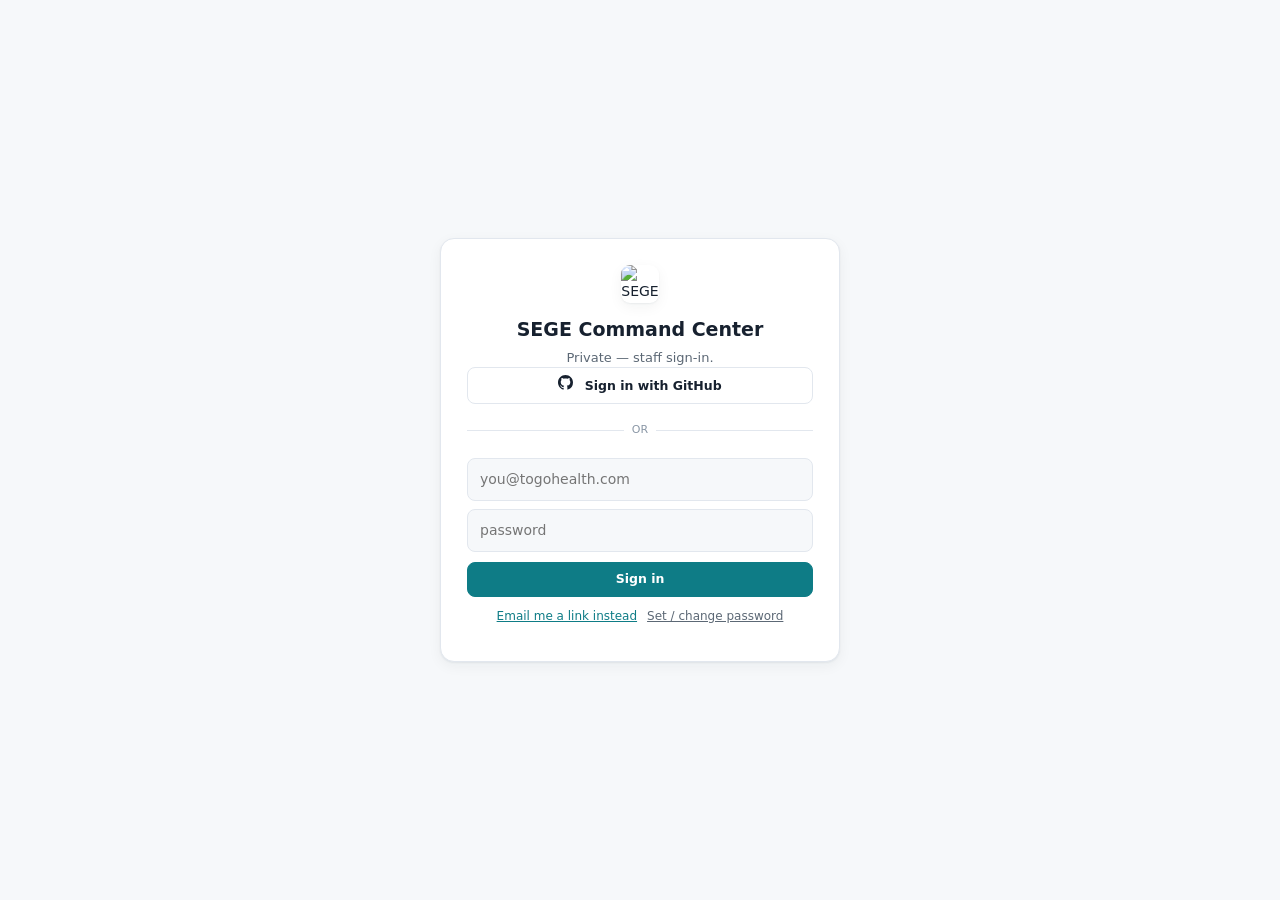
==== commit 1d93013b: "Facility + provider rosters: pin medical director first, split APPs into day/night groups, flag unas" ====
--- a/index.html
+++ b/index.html
@@ -81,6 +81,26 @@
   .row .name{font-weight:600} .row .sub{color:var(--muted);font-size:12px;margin-top:1px}
   a.name{color:inherit;text-decoration:none} a.name:hover{color:var(--accent)}
   .pill{font-size:11px;font-weight:650;padding:2px 9px;border-radius:999px;white-space:nowrap}
+  /* provider role / shift grouping */
+  .md-row{background:var(--accent-soft);border-left:4px solid var(--accent)}
+  .md-row .name{font-size:15px}
+  .p-md{background:var(--accent);color:#fff}
+  .p-day{background:var(--warn-bg);color:var(--warn)}
+  .p-night{background:#2b3350;color:#c8d2f5}
+  :root[data-theme="light"] .p-night{background:#e6e9f7;color:#41508c}
+  .p-both{background:var(--ok-bg);color:var(--ok)}
+  .p-open{background:var(--idle-bg);color:var(--faint)}
+  .shiftgrp{display:flex;align-items:center;gap:8px;padding:9px 14px 7px;margin-top:4px;
+    font-size:11px;font-weight:700;letter-spacing:.06em;text-transform:uppercase;color:var(--faint);
+    border-top:1px solid var(--border);background:var(--surface-2)}
+  .shiftgrp .n{margin-left:auto;font-weight:600;letter-spacing:0;text-transform:none}
+  .row.vacant{opacity:.62}
+  .row.vacant .name{font-style:italic}
+  .setshift{display:flex;gap:4px;margin-left:8px}
+  .setshift button{border:1px solid var(--border);background:var(--surface);color:var(--muted);
+    font:inherit;font-size:10.5px;font-weight:650;padding:3px 7px;border-radius:5px;cursor:pointer}
+  .setshift button:hover{border-color:var(--accent);color:var(--accent)}
+  .needsrev{border:1px dashed var(--warn);border-radius:4px}
   .p-ok{background:var(--ok-bg);color:var(--ok)} .p-warn{background:var(--warn-bg);color:var(--warn)}
   .p-bad{background:var(--bad-bg);color:var(--bad)} .p-idle{background:var(--idle-bg);color:var(--faint)}
   .p-prog{background:var(--accent-soft);color:var(--accent-ink)}
@@ -493,16 +513,84 @@
     v.appendChild(bc);
   }
   const card=el('div','card');card.appendChild(el('h3',null,`Providers <span class="count">${fac.providers.length}</span>`));
-  fac.providers.slice().sort((a,b)=>provPct(b)-provPct(a)).forEach(pr=>card.insertAdjacentHTML('beforeend',provRow(pr)));
+  card.insertAdjacentHTML('beforeend',rosterHTML(fac.providers));
   bindProvRows(card);v.appendChild(card);
   return v;
 }
 
 /* ═════════ PROVIDERS (onboarding pipeline) ═════════ */
-function provRow(pr){const pct=provPct(pr);const na=nextAction(pr);
-  return `<div class="row clk" data-prov="${esc(pr.id)}"><div class="main"><div class="name">${esc(pr.name)} <span class="pill p-idle">${esc(pr.cred)}</span></div>
-    <div class="sub">${esc(pr.facLabel||pr.building||'')} · ${na?('Next: '+esc(na.item)+' — '+esc(na.phase)):'✅ fully onboarded'}</div></div>
-    <div class="barrow" style="width:210px">${bar(pct)}</div></div>`;}
+const ROLE_META={medical_director:{icon:'\u{1FA7A}',label:'Medical Director',pill:'p-md'},
+  physician:{icon:'\u{1FA7A}',label:'Physician',pill:'p-md'},
+  app:{icon:'',label:'APP',pill:'p-idle'},open:{icon:'\u25CB',label:'Open position',pill:'p-open'}};
+const SHIFT_META={day:{icon:'\u2600\uFE0F',label:'Daytime APPs',pill:'p-day',short:'Day'},
+  night:{icon:'\u{1F319}',label:'Nighttime APPs',pill:'p-night',short:'Night'},
+  both:{icon:'\u{1F313}',label:'Day + Night APPs',pill:'p-both',short:'Day+Night'},
+  unset:{icon:'\u26A0\uFE0F',label:'Shift not assigned',pill:'p-warn',short:'Set shift'}};
+
+/* Groups a facility roster the way the building actually works:
+   medical director pinned first, then APPs split day / night. */
+function groupRoster(provs){
+  const dir=provs.filter(p=>p.role==='medical_director'||p.role==='physician');
+  const open=provs.filter(p=>p.role==='open');
+  const apps=provs.filter(p=>p.role==='app');
+  const byShift=k=>apps.filter(p=>(p.shift||'unset')===k).sort((a,b)=>provPct(b)-provPct(a));
+  return {dir:dir.sort((a,b)=>provPct(b)-provPct(a)),
+          day:byShift('day'), night:byShift('night'), both:byShift('both'),
+          unset:byShift('unset'), open:open};
+}
+function rosterHTML(provs,opts){
+  const g=groupRoster(provs), o=opts||{}; let h='';
+  if(g.dir.length){
+    h+=`<div class="shiftgrp">\u{1FA7A} Medical Director<span class="n">${g.dir.length}</span></div>`;
+    h+=g.dir.map(pr=>provRow(pr,{hero:true})).join('');
+  } else {
+    h+=`<div class="shiftgrp">\u26A0\uFE0F Medical Director<span class="n">not assigned</span></div>`;
+  }
+  ['day','night','both','unset'].forEach(k=>{
+    if(!g[k].length)return;
+    const m=SHIFT_META[k];
+    h+=`<div class="shiftgrp">${m.icon} ${m.label}<span class="n">${g[k].length}</span></div>`;
+    h+=g[k].map(pr=>provRow(pr,{shiftKey:k})).join('');
+  });
+  if(g.open.length){
+    h+=`<div class="shiftgrp">\u25CB Open positions<span class="n">${g.open.length}</span></div>`;
+    h+=g.open.map(pr=>provRow(pr,{vacant:true})).join('');
+  }
+  return h;
+}
+function setShift(provId,val,ev){ if(ev){ev.stopPropagation();}
+  if(!requireAuth()||!Staff.doc)return;
+  const fp=findProv(provId); if(!fp)return;
+  fp.pr.shift=val; fp.pr.shift_source='confirmed';
+  if(fp.pr.role==='app'&&val==='n/a') fp.pr.shift='unset';
+  render(); queueSave('Set shift '+val+' — '+fp.pr.name); }
+function makeDirector(provId,ev){ if(ev){ev.stopPropagation();}
+  if(!requireAuth()||!Staff.doc)return;
+  const fp=findProv(provId); if(!fp)return;
+  fp.f.providers.forEach(p=>{ if(p.role==='medical_director'){p.role='physician';p.role_source='confirmed';} });
+  fp.pr.role='medical_director'; fp.pr.role_source='confirmed'; fp.pr.shift='n/a'; fp.pr.shift_source='n/a';
+  render(); queueSave('Set medical director — '+fp.pr.name); }
+function provRow(pr,o){o=o||{};const pct=provPct(pr);const na=nextAction(pr);
+  const isOpen=pr.role==='open', hero=o.hero;
+  const rm=ROLE_META[pr.role]||ROLE_META.app;
+  const sk=pr.shift||'unset';
+  const needsRev=(pr.shift_source==='needs_review'||pr.role_source==='needs_review');
+  let badge='';
+  if(pr.role==='medical_director') badge=`<span class="pill p-md">\u{1FA7A} Medical Director</span>`;
+  else if(pr.role==='physician')   badge=`<span class="pill p-md">Physician \u2014 confirm director</span>`;
+  else if(isOpen)                  badge=`<span class="pill p-open">Open position</span>`;
+  else if(SHIFT_META[sk])          badge=`<span class="pill ${SHIFT_META[sk].pill}">${SHIFT_META[sk].icon} ${SHIFT_META[sk].short}</span>`;
+  const sched=pr.employment?` \u00b7 ${esc(pr.employment)}`:'';
+  const revTag=needsRev?` <span class="pill p-warn needsrev">confirm</span>`:'';
+  const setter=(!isOpen&&pr.role==='app')?`<span class="setshift">
+      ${sk!=='day'?`<button onclick="setShift('${esc(pr.id)}','day',event)" title="Assign to daytime">\u2600\uFE0F Day</button>`:''}
+      ${sk!=='night'?`<button onclick="setShift('${esc(pr.id)}','night',event)" title="Assign to nights">\u{1F319} Night</button>`:''}
+      ${sk!=='both'?`<button onclick="setShift('${esc(pr.id)}','both',event)" title="Both day and night">\u{1F313} Both</button>`:''}
+    </span>`:(pr.role==='physician'?`<span class="setshift"><button onclick="makeDirector('${esc(pr.id)}',event)" title="Mark as this building's medical director">\u{1FA7A} Make director</button></span>`:'');
+  return `<div class="row clk${hero?' md-row':''}${isOpen?' vacant':''}" data-prov="${esc(pr.id)}">
+    <div class="main"><div class="name">${esc(pr.name)} <span class="pill p-idle">${esc(pr.cred)}</span> ${badge}${revTag}</div>
+    <div class="sub">${esc(pr.facLabel||pr.building||'')}${sched} \u00b7 ${isOpen?'unfilled \u2014 recruit':(na?('Next: '+esc(na.item)+' \u2014 '+esc(na.phase)):'\u2705 fully onboarded')}</div></div>
+    ${setter}<div class="barrow" style="width:180px">${bar(pct)}</div></div>`;}
 function bindProvRows(root){root.querySelectorAll('[data-prov]').forEach(r=>r.onclick=()=>go({v:'provider',id:r.dataset.prov}));}
 function distinctProv(dim){return [...new Set(allProv().map(p=>p[dim]).filter(Boolean))].sort();}
 function providersView(){
@@ -525,7 +613,14 @@
   let list=allProv().filter(p=>(!f.portfolio||p.portfolio===f.portfolio)&&(!f.facLabel||p.facLabel===f.facLabel)&&(!f.state||p.state===f.state)&&(!f.q||p.name.toLowerCase().includes(f.q.toLowerCase())));
   list.sort((a,b)=>provPct(a)-provPct(b));
   const h=`<h3>Providers <span class="count">${list.length}</span></h3>`;
-  return h+(list.length?list.map(provRow).join(''):'<div class="msg">No providers match.</div>');
+  if(!list.length) return h+'<div class="msg">No providers match.</div>';
+  // One building selected -> show it the way the building works: director first, then day/night.
+  if(f.facLabel) return h+rosterHTML(list);
+  // Across buildings -> group by facility, each grouped internally.
+  const byFac={}; list.forEach(p=>{(byFac[p.facLabel||'\u2014']=byFac[p.facLabel||'\u2014']||[]).push(p);});
+  return h+Object.keys(byFac).sort().map(k=>
+    `<div class="shiftgrp" style="background:var(--surface);color:var(--ink);font-size:12px">\u{1F3E5} ${esc(k)}<span class="n">${byFac[k].length}</span></div>`
+    +rosterHTML(byFac[k])).join('');
 }
 function providerView(id){
   const fp=findProv(id); if(!fp)return backCrumb('','Provider not found');
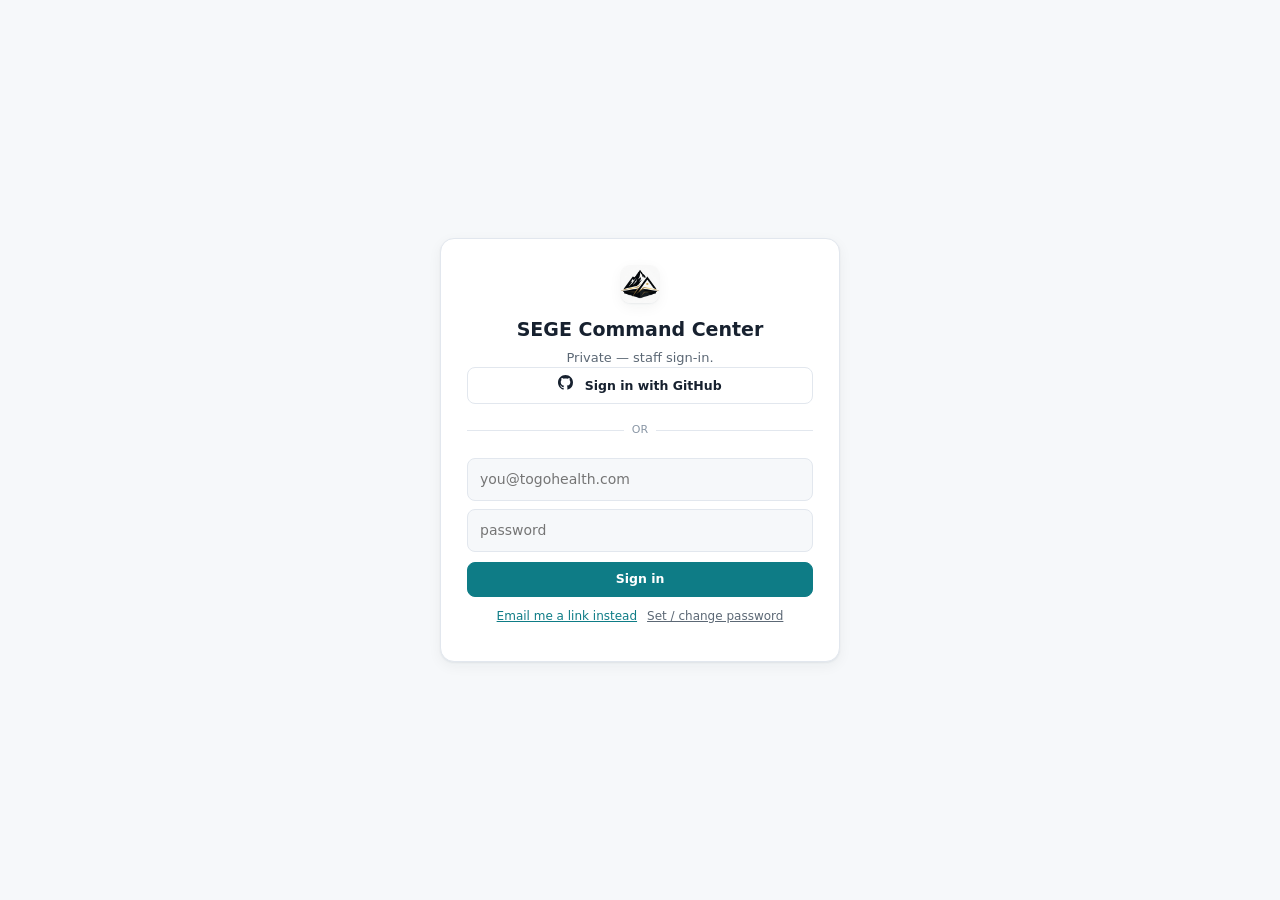
==== commit a69aac06: "Derive the base path from the URL so one build serves both the project subpath and a site root" ====
--- a/index.html
+++ b/index.html
@@ -3,7 +3,7 @@
 <head>
 <meta charset="UTF-8">
 <meta name="viewport" content="width=device-width, initial-scale=1">
-<base href="/sege-command/">
+<script>/* host-agnostic base: site root, or the project subpath when served from one */(function(){var b=document.createElement("base");b.href=location.pathname.indexOf("/sege-command/")===0?"/sege-command/":"/";document.head.appendChild(b);})();</script>
 <title>SEGE Command Center</title>
 <link rel="icon" type="image/png" href="./favicon.png">
 <link rel="apple-touch-icon" href="./apple-touch-icon.png">
@@ -237,7 +237,8 @@
 const el=(t,c,h)=>{const e=document.createElement(t);if(c)e.className=c;if(h!=null)e.innerHTML=h;return e;};
 const esc=s=>String(s==null?'':s).replace(/&/g,'&amp;').replace(/</g,'&lt;').replace(/>/g,'&gt;');
 const initials=n=>n.split(' ').map(w=>w[0]).slice(0,2).join('');
-const pat=()=>localStorage.getItem('sege-command-pat')||'';
+const PAT_KEY='sege-command-pat', PAT_KEY_LEGACY='sege-tracker-pat';
+const pat=()=>localStorage.getItem(PAT_KEY)||localStorage.getItem(PAT_KEY_LEGACY)||'';
 
 async function gh(path,opts={}){
   const h={Accept:'application/vnd.github+json','X-GitHub-Api-Version':'2022-11-28',...(opts.headers||{})};
@@ -330,7 +331,19 @@
     issues=[...seen.values()].map(normalize).sort((a,b)=>b.prio-a.prio||a.n-b.n);
     await loadStaff();
     loaded=true; setConn(); if(!window.__routed){window.__routed=1; applyPath();} else render();
-  }catch(e){ $('#view').innerHTML='<div class="msg">Couldn\'t load ('+e.message+'). If rate-limited, connect a token.</div>'; }
+  }catch(e){
+    const denied=/GitHub (401|403|404)/.test(e.message);
+    if(denied&&!pat())
+      $('#view').innerHTML='<div class="msg">This board loads from private repos, so it needs a GitHub token as well as your sign-in.'
+        +'<br><br><button class="btn pri" onclick="openConnect()">Connect a token</button></div>';
+    else if(denied)
+      $('#view').innerHTML='<div class="msg">Your token can\'t read the private data ('+esc(e.message)+').'
+        +'<br>It needs <b>Contents: read</b> on '+PROJ_REPO.split('/')[1]+', '+BIZ_REPO.split('/')[1]+' and '+STAFF_REPO.split('/')[1]
+        +' — plus <b>Issues: read &amp; write</b> to change cards.'
+        +'<br><br><button class="btn" onclick="openConnect()">Update token</button></div>';
+    else
+      $('#view').innerHTML='<div class="msg">Couldn\'t load ('+esc(e.message)+'). If rate-limited, connect a token.</div>';
+  }
 }
 function normalize(i){
   const labels=(i.labels||[]).map(l=>l.name);
@@ -351,7 +364,7 @@
     } else chip.innerHTML='';
   } else { c.className='conn off'; c.textContent='● View only'; b.textContent='Connect to edit'; b.onclick=openConnect; chip.innerHTML=''; }
 }
-function disconnect(){ localStorage.removeItem('sege-command-pat'); me=null; Staff.doc=null; setConn(); toast('Disconnected'); }
+function disconnect(){ localStorage.removeItem(PAT_KEY); localStorage.removeItem(PAT_KEY_LEGACY); me=null; Staff.doc=null; setConn(); toast('Disconnected'); }
 
 const active=()=>issues.filter(i=>!i.done);
 const statusPill=s=>({'not-started':['p-idle','Not started'],'in-progress':['p-prog','● In progress'],'blocked':['p-bad','⚠ Blocked'],'done':['p-ok','✓ Done']}[s]);
@@ -874,7 +887,7 @@
 }
 
 /* ═════════ router — real slash URLs (History API + 404.html fallback on GitHub Pages) ═════════ */
-const BASE='/sege-command/';
+const BASE=location.pathname.indexOf('/sege-command/')===0?'/sege-command/':'/';
 // Command Center is the site root; views are root-level paths (/sege-command/accounts …).
 // business.html was moved to bizworkspace.html so /business is a real app route (no pretty-URL clash).
 function pathFor(r){
@@ -962,7 +975,7 @@
 /* ── modals ── */
 function openConnect(){$('#connect').classList.add('on');$('#pat').focus();}
 function closeConnect(){$('#connect').classList.remove('on');}
-async function saveConnect(){const v=$('#pat').value.trim();if(!v){toast('Paste a token');return;}localStorage.setItem('sege-command-pat',v);me=null;closeConnect();try{me=await gh('/user');}catch(e){}setConn();toast('Connected');loadAll();}
+async function saveConnect(){const v=$('#pat').value.trim();if(!v){toast('Paste a token');return;}localStorage.setItem(PAT_KEY,v); localStorage.removeItem(PAT_KEY_LEGACY);me=null;closeConnect();try{me=await gh('/user');}catch(e){}setConn();toast('Connected');loadAll();}
 function openAdd(){if(!requireAuth())return;const s=$('#a_who');s.innerHTML='<option value="">— Unassigned —</option>'+Object.keys(TEAM).map(l=>`<option value="${l}">${TEAM[l].name}</option>`).join('');$('#add').classList.add('on');$('#a_title').focus();}
 function closeAdd(){$('#add').classList.remove('on');}
 async function saveAdd(){const title=$('#a_title').value.trim();if(!title){toast('Title required');return;}
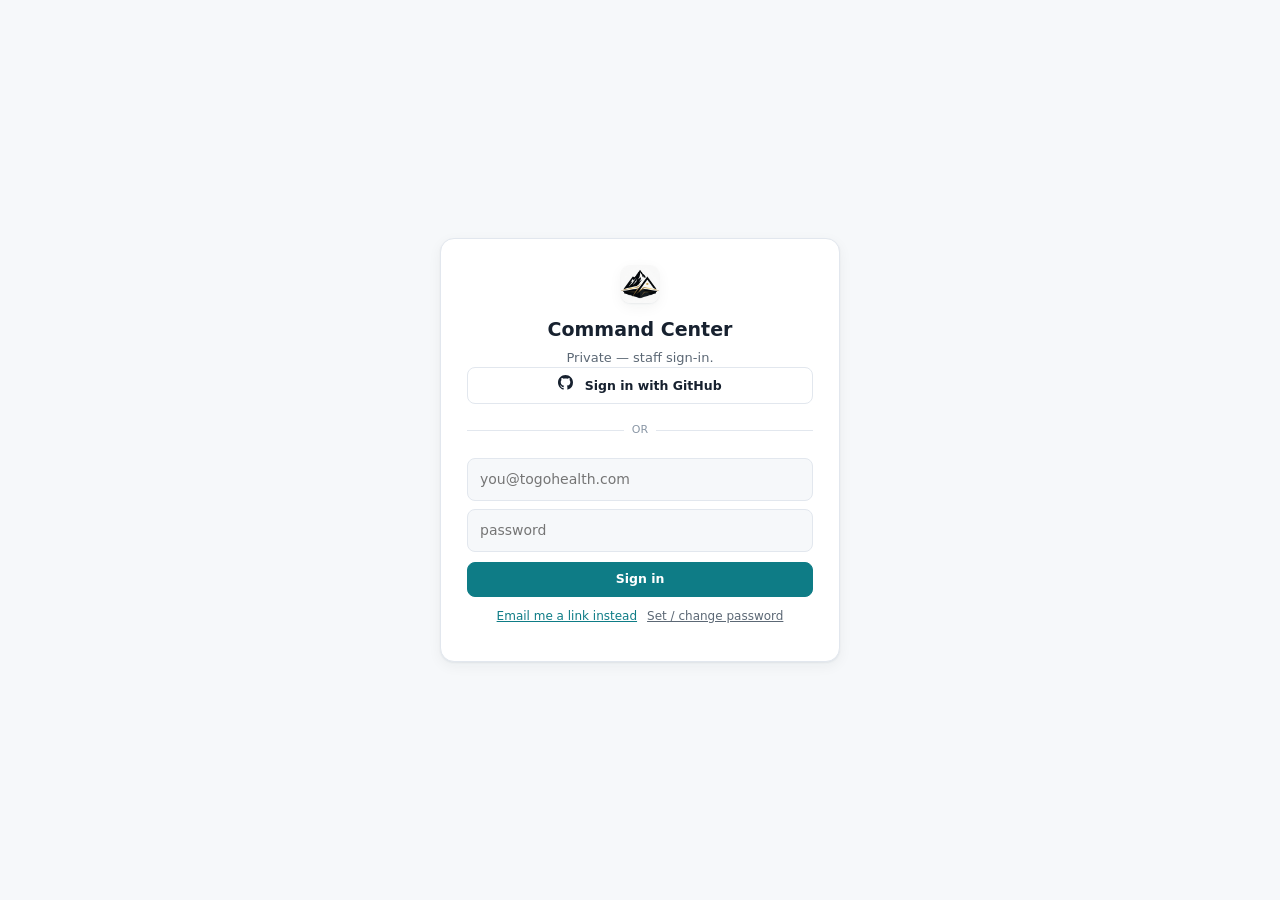
==== commit 4836168f: "Debrand the Command Center site and point it at the renamed repos Rewrites the base path to /command" ====
--- a/index.html
+++ b/index.html
@@ -3,8 +3,8 @@
 <head>
 <meta charset="UTF-8">
 <meta name="viewport" content="width=device-width, initial-scale=1">
-<script>/* host-agnostic base: site root, or the project subpath when served from one */(function(){var b=document.createElement("base");b.href=location.pathname.indexOf("/sege-command/")===0?"/sege-command/":"/";document.head.appendChild(b);})();</script>
-<title>SEGE Command Center</title>
+<script>/* host-agnostic base: site root, or the project subpath when served from one */(function(){var b=document.createElement("base");b.href=location.pathname.indexOf("/command-center/")===0?"/command-center/":"/";document.head.appendChild(b);})();</script>
+<title>Command Center</title>
 <link rel="icon" type="image/png" href="./favicon.png">
 <link rel="apple-touch-icon" href="./apple-touch-icon.png">
 <style>
@@ -147,8 +147,8 @@
 <body>
 <div id="authgate" style="display:none;position:fixed;inset:0;background:var(--ground);z-index:9999;display:grid;place-items:center;padding:20px">
   <div style="background:var(--surface);border:1px solid var(--border);border-radius:14px;box-shadow:var(--shadow);padding:26px;max-width:400px;width:100%;text-align:center">
-    <div class="logo" style="margin:0 auto 12px"><img src="./sege-mark.png" alt="SEGE"></div>
-    <h1 style="font-size:19px;font-weight:750">SEGE Command Center</h1>
+    <div class="logo" style="margin:0 auto 12px"><img src="./command-mark.png" alt="Command"></div>
+    <h1 style="font-size:19px;font-weight:750">Command Center</h1>
     <p style="color:var(--muted);font-size:13px;margin-top:4px">Private — staff sign-in.</p>
     <button class="btn" style="width:100%;margin-bottom:8px;justify-content:center;font-weight:700" onclick="ghLogin()">
       <svg width="15" height="15" viewBox="0 0 16 16" fill="currentColor" style="margin-right:7px"><path d="M8 0C3.58 0 0 3.58 0 8c0 3.54 2.29 6.53 5.47 7.59.4.07.55-.17.55-.38 0-.19-.01-.82-.01-1.49-2.01.37-2.53-.49-2.69-.94-.09-.23-.48-.94-.82-1.13-.28-.15-.68-.52-.01-.53.63-.01 1.08.58 1.23.82.72 1.21 1.87.87 2.33.66.07-.52.28-.87.51-1.07-1.78-.2-3.64-.89-3.64-3.95 0-.87.31-1.59.82-2.15-.08-.2-.36-1.02.08-2.12 0 0 .67-.21 2.2.82.64-.18 1.32-.27 2-.27s1.36.09 2 .27c1.53-1.04 2.2-.82 2.2-.82.44 1.1.16 1.92.08 2.12.51.56.82 1.27.82 2.15 0 3.07-1.87 3.75-3.65 3.95.29.25.54.73.54 1.48 0 1.07-.01 1.93-.01 2.2 0 .21.15.46.55.38A7.995 7.995 0 0016 8c0-4.42-3.58-8-8-8z"/></svg>
@@ -166,8 +166,8 @@
 </div>
 <div class="wrap" id="appwrap" style="visibility:hidden">
   <header class="top">
-    <div class="logo"><img src="./sege-mark.png" alt="SEGE"></div>
-    <div class="title"><h1>SEGE Command Center</h1><p>Who's doing what — live over your GitHub project tracker</p></div>
+    <div class="logo"><img src="./command-mark.png" alt="Command"></div>
+    <div class="title"><h1>Command Center</h1><p>Who's doing what — live over your GitHub project tracker</p></div>
     <div class="right">
       <button class="btn" onclick="loadAll()">↻ Refresh</button>
       <button class="btn pri" onclick="openAdd()">+ Add</button>
@@ -186,14 +186,14 @@
 
   <div id="view"><div class="msg">Loading live data…</div></div>
 
-  <div class="foot">Projects from <b>togohealth-dev/sege-command</b> (public) · staffing from <b>sege-staffing</b> (private, token required) ·
+  <div class="foot">Projects from <b>togohealth-dev/command-center</b> (public) · staffing from <b>command-staffing</b> (private, token required) ·
     percentages computed live from onboarding items.</div>
 </div>
 
 <!-- Connect modal -->
 <div class="modal" id="connect"><div class="box">
   <h2>Connect to edit</h2>
-  <p>Paste a GitHub personal access token. To also see staffing/onboarding, the token needs access to the private <b>sege-staffing</b> repo (Issues + Contents: read &amp; write). Fine-grained recommended. Stored only in this browser.</p>
+  <p>Paste a GitHub personal access token. To also see staffing/onboarding, the token needs access to the private <b>command-staffing</b> repo (Issues + Contents: read &amp; write). Fine-grained recommended. Stored only in this browser.</p>
   <input id="pat" type="password" placeholder="github_pat_… or ghp_…">
   <div class="acts" style="justify-content:flex-end">
     <button class="btn" onclick="closeConnect()">Cancel</button>
@@ -218,10 +218,10 @@
 <div id="toast"></div>
 
 <script>
-const REPO='togohealth-dev/sege-projects', API='https://api.github.com';   // issues live in the PRIVATE repo
-const PROJ_REPO='togohealth-dev/sege-projects';
-const STAFF_REPO='togohealth-dev/sege-staffing', STAFF_PATH='onboarding.json', SNAP_PATH='snapshots.json', FACONB_PATH='facility_onboarding.json';
-const BIZ_REPO='togohealth-dev/sege-business';  // read-only mirror (Business lane owns this)
+const REPO='togohealth-dev/command-projects', API='https://api.github.com';   // issues live in the PRIVATE repo
+const PROJ_REPO='togohealth-dev/command-projects';
+const STAFF_REPO='togohealth-dev/command-staffing', STAFF_PATH='onboarding.json', SNAP_PATH='snapshots.json', FACONB_PATH='facility_onboarding.json';
+const BIZ_REPO='togohealth-dev/command-business';  // read-only mirror (Business lane owns this)
 let TEAM={};   // loaded at runtime from the PRIVATE repo (no staff names in this public shell)
 async function loadTeam(){ try{ const r=await gh(`/repos/${PROJ_REPO}/contents/team.json`);
     const d=JSON.parse(b64d(r.content)); TEAM={}; for(const [k,v] of Object.entries(d.team||{})) TEAM[k]={name:v.name,role:v.role,c:v.color};
@@ -237,8 +237,8 @@
 const el=(t,c,h)=>{const e=document.createElement(t);if(c)e.className=c;if(h!=null)e.innerHTML=h;return e;};
 const esc=s=>String(s==null?'':s).replace(/&/g,'&amp;').replace(/</g,'&lt;').replace(/>/g,'&gt;');
 const initials=n=>n.split(' ').map(w=>w[0]).slice(0,2).join('');
-const PAT_KEY='sege-command-pat', PAT_KEY_LEGACY='sege-tracker-pat';
-const pat=()=>localStorage.getItem(PAT_KEY)||localStorage.getItem(PAT_KEY_LEGACY)||'';
+const PAT_KEY='command-center-pat', PAT_KEY_LEGACY='sege-command-pat', PAT_KEY_LEGACY2='sege-tracker-pat';
+const pat=()=>localStorage.getItem(PAT_KEY)||localStorage.getItem(PAT_KEY_LEGACY)||localStorage.getItem(PAT_KEY_LEGACY2)||'';
 
 async function gh(path,opts={}){
   const h={Accept:'application/vnd.github+json','X-GitHub-Api-Version':'2022-11-28',...(opts.headers||{})};
@@ -291,7 +291,7 @@
     try{const r=await gh(`/repos/${BIZ_REPO}/contents/mso/entities.json`);this.entities=JSON.parse(b64d(r.content)).entities;}catch(e){this.entities=null;}
     try{const r=await gh(`/repos/${BIZ_REPO}/contents/reference/state-compliance.json`);this.states=JSON.parse(b64d(r.content)).states;}catch(e){this.states=null;}
     /* Corp-dev index. Counterparty names and deal values are facts, so they live
-       here and never in this public file — see deals/index.json in sege-business. */
+       here and never in this public file — see deals/index.json in command-business. */
     try{const r=await gh(`/repos/${BIZ_REPO}/contents/deals/index.json`);this.deals=JSON.parse(b64d(r.content)).deals;}catch(e){this.deals=null;}
   }
 };
@@ -364,7 +364,7 @@
     } else chip.innerHTML='';
   } else { c.className='conn off'; c.textContent='● View only'; b.textContent='Connect to edit'; b.onclick=openConnect; chip.innerHTML=''; }
 }
-function disconnect(){ localStorage.removeItem(PAT_KEY); localStorage.removeItem(PAT_KEY_LEGACY); me=null; Staff.doc=null; setConn(); toast('Disconnected'); }
+function disconnect(){ localStorage.removeItem(PAT_KEY); localStorage.removeItem(PAT_KEY_LEGACY); localStorage.removeItem(PAT_KEY_LEGACY2); me=null; Staff.doc=null; setConn(); toast('Disconnected'); }
 
 const active=()=>issues.filter(i=>!i.done);
 const statusPill=s=>({'not-started':['p-idle','Not started'],'in-progress':['p-prog','● In progress'],'blocked':['p-bad','⚠ Blocked'],'done':['p-ok','✓ Done']}[s]);
@@ -387,7 +387,8 @@
   b.innerHTML=`<div class="tl">${mark} ${label}<span class="arrow">🔒</span></div><div class="tn" style="font-size:19px;color:var(--muted)">Connect</div><div class="ts">${esc(note||'token needed for staffing')}</div>`;return b;}
 /* Best practices: static guide pages. Progress comes from the guide's own
    localStorage key, so the tile reflects where you left off without a fetch. */
-const BP_GUIDES=[{key:'sege-bp-workspace-v1',steps:64,label:'Workspace optimization'}];
+try{["bp-workspace-v1","bp-workspace-ui-v1","bp-workspace-open-done-v1"].forEach(function(k){var o=localStorage.getItem("sege-"+k);if(o!==null&&localStorage.getItem("command-"+k)===null)localStorage.setItem("command-"+k,o);});}catch(e){} /* one-time carry-over of pre-debrand progress keys */
+const BP_GUIDES=[{key:'command-bp-workspace-v1',steps:64,label:'Workspace optimization'}];
 function bpTile(){
   const g=BP_GUIDES[0];
   let n=0; try{ const o=JSON.parse(localStorage.getItem(g.key)||'{}')||{}; n=Object.keys(o).filter(k=>o[k]).length; }catch(e){}
@@ -437,7 +438,7 @@
   hero.appendChild(bpTile());
   v.appendChild(hero);
   if(!Staff.doc && pat() && Staff.err && Staff.err!=='no-token')
-    v.appendChild(el('div','note','Connected, but this token can\'t read the private sege-staffing repo. Give it access (Contents: read & write) to see Accounts & Providers.'));
+    v.appendChild(el('div','note','Connected, but this token can\'t read the private command-staffing repo. Give it access (Contents: read & write) to see Accounts & Providers.'));
   // People (issues)
   // secondary nav — keeps Follow-ups / Done / Bottlenecks reachable (no orphaned views)
   const sn=el('div','acts');sn.style.cssText='margin:-8px 0 4px;flex-wrap:wrap';
@@ -695,7 +696,7 @@
 
 /* ═════════ EMAIL REPORT ═════════ */
 function buildReport(){
-  let lines=['SEGE Staffing / Onboarding — '+new Date().toLocaleDateString(),''];
+  let lines=['Command Staffing / Onboarding — '+new Date().toLocaleDateString(),''];
   Staff.doc.portfolios.forEach(p=>{lines.push(`◆ ${p.label} — ${portPct(p)}% onboarded`);
     p.facilities.forEach(f=>{lines.push(`   • ${f.label} [${FSTATUS[f.status][1].replace(/[^\x20-\x7e]/g,'').trim()}] ${f.staffing.filled}/${f.staffing.target} — ${facPct(f)}%`);});
     lines.push('');});
@@ -705,7 +706,7 @@
   if(!Staff.doc){toast('Connect first');return;}
   const rep=buildReport();
   navigator.clipboard&&navigator.clipboard.writeText(rep).then(()=>toast('Report copied to clipboard')).catch(()=>{});
-  location.href='mailto:?subject='+encodeURIComponent('SEGE Onboarding Report')+'&body='+encodeURIComponent(rep.slice(0,1800));
+  location.href='mailto:?subject='+encodeURIComponent('Command Onboarding Report')+'&body='+encodeURIComponent(rep.slice(0,1800));
 }
 
 /* ═════════ issue views (Business / People / Done) ═════════ */
@@ -757,7 +758,7 @@
 
   // Marketing & growth. Two different things live here: targeting for the existing
   // organizations (scoped by state), and market research for ventures that are not a
-  // Togo/SEGE org at all. Same section because both are growth; separate cards because
+  // Togo org at all. Same section because both are growth; separate cards because
   // a new company does not belong under "by organization".
   v.appendChild(el('div','sect','Marketing & growth'));
   const st=el('div','card');
@@ -823,7 +824,7 @@
   });
 }
 
-/* Youth sports physicals — a new company idea, not a Togo/SEGE org, so it sits beside
+/* Youth sports physicals — a new company idea, not a Togo org, so it sits beside
    the org targeting rather than inside it. Every figure is read from Supabase at runtime:
    no school names, staff or counts belong in this public shell.
    $/exam is a modelling assumption, not data — the dedicated section lets you change it. */
@@ -887,15 +888,15 @@
 }
 
 /* ═════════ router — real slash URLs (History API + 404.html fallback on GitHub Pages) ═════════ */
-const BASE=location.pathname.indexOf('/sege-command/')===0?'/sege-command/':'/';
-// Command Center is the site root; views are root-level paths (/sege-command/accounts …).
+const BASE=location.pathname.indexOf('/command-center/')===0?'/command-center/':'/';
+// Command Center is the site root; views are root-level paths (/command-center/accounts …).
 // business.html was moved to bizworkspace.html so /business is a real app route (no pretty-URL clash).
 function pathFor(r){
   if(!r||r.v==='home') return BASE;
   if(r.v==='facility') return BASE+'facility/'+encodeURIComponent(r.id);
   if(r.v==='provider') return BASE+'provider/'+encodeURIComponent(r.id);
   if(r.v==='person')   return BASE+'person/'+encodeURIComponent(r.login||'unassigned');
-  return BASE+r.v;                         // /sege-command/accounts | providers | business | compliance | bottleneck
+  return BASE+r.v;                         // /command-center/accounts | providers | business | compliance | bottleneck
 }
 function routeFromPath(p){
   let sub=String(p||'').replace(BASE,'').replace(/^\/+|\/+$/g,'');
@@ -919,7 +920,7 @@
   const view=$('#view'); view.innerHTML=''; let node;
   const needStaff=['accounts','providers','facility','provider','bottleneck'].includes(route.v);
   if(needStaff&&!Staff.doc){ node=el('div');node.appendChild(backCrumb('','Staffing'));
-    node.appendChild(el('div','msg',pat()?'This token can\'t read the private sege-staffing repo. Give it Contents access.':'🔒 Connect a token with sege-staffing access to view staffing & onboarding.'));
+    node.appendChild(el('div','msg',pat()?'This token can\'t read the private command-staffing repo. Give it Contents access.':'🔒 Connect a token with command-staffing access to view staffing & onboarding.'));
     view.appendChild(node);return; }
   if(route.v==='accounts')node=accountsView();
   else if(route.v==='facility')node=facilityView(route.id);
@@ -975,7 +976,7 @@
 /* ── modals ── */
 function openConnect(){$('#connect').classList.add('on');$('#pat').focus();}
 function closeConnect(){$('#connect').classList.remove('on');}
-async function saveConnect(){const v=$('#pat').value.trim();if(!v){toast('Paste a token');return;}localStorage.setItem(PAT_KEY,v); localStorage.removeItem(PAT_KEY_LEGACY);me=null;closeConnect();try{me=await gh('/user');}catch(e){}setConn();toast('Connected');loadAll();}
+async function saveConnect(){const v=$('#pat').value.trim();if(!v){toast('Paste a token');return;}localStorage.setItem(PAT_KEY,v); localStorage.removeItem(PAT_KEY_LEGACY); localStorage.removeItem(PAT_KEY_LEGACY2);me=null;closeConnect();try{me=await gh('/user');}catch(e){}setConn();toast('Connected');loadAll();}
 function openAdd(){if(!requireAuth())return;const s=$('#a_who');s.innerHTML='<option value="">— Unassigned —</option>'+Object.keys(TEAM).map(l=>`<option value="${l}">${TEAM[l].name}</option>`).join('');$('#add').classList.add('on');$('#a_title').focus();}
 function closeAdd(){$('#add').classList.remove('on');}
 async function saveAdd(){const title=$('#a_title').value.trim();if(!title){toast('Title required');return;}
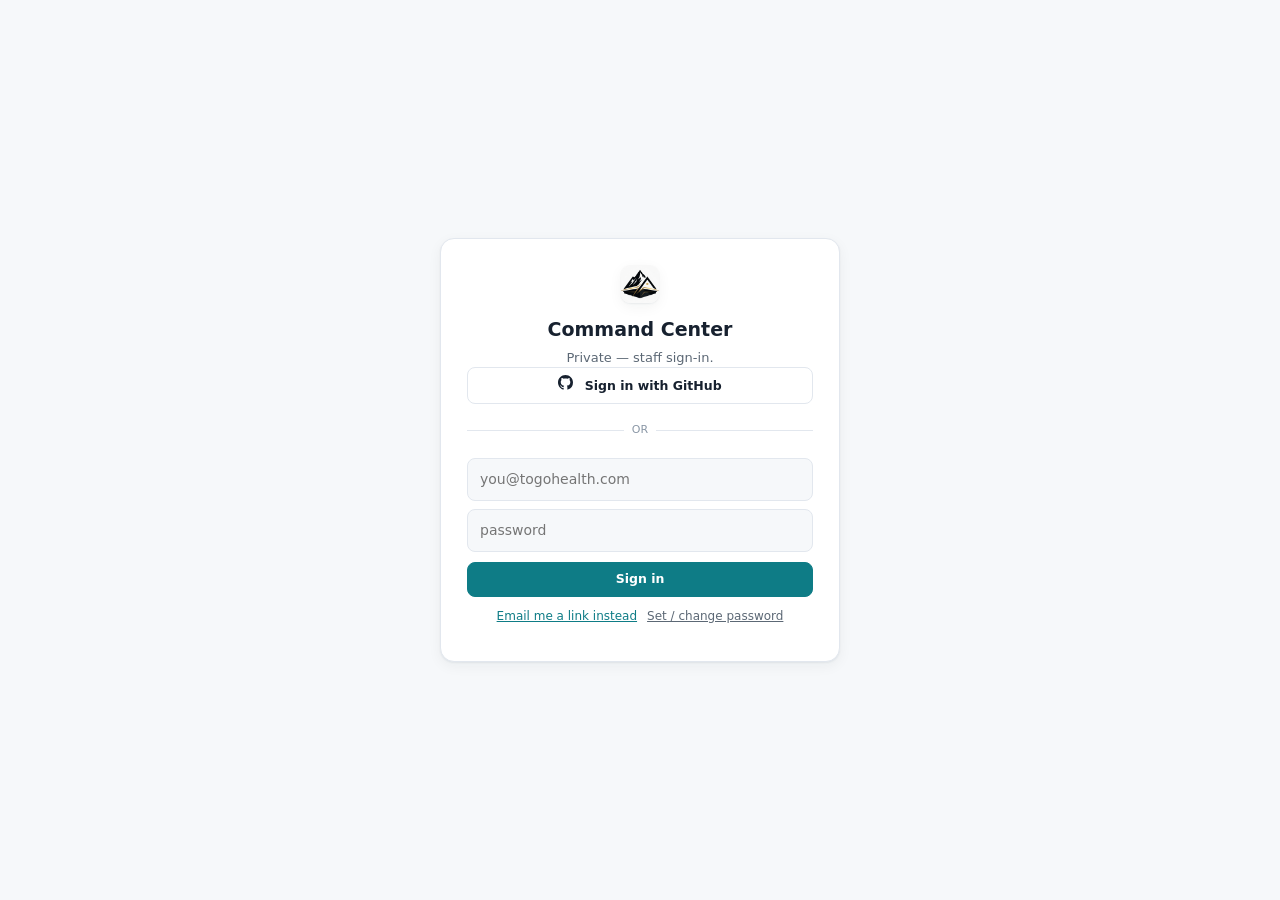
==== commit 5cbf93d8: "Hide the employing entity on roster tiles team.json keeps the full role, so the label stays availabl" ====
--- a/index.html
+++ b/index.html
@@ -58,7 +58,7 @@
   .ptile{background:var(--surface);border:1px solid var(--border);border-radius:12px;box-shadow:var(--shadow);padding:11px 13px;display:flex;align-items:center;gap:11px;cursor:pointer;font:inherit;color:inherit;text-align:left;transition:border-color .12s}
   .ptile:hover{border-color:var(--accent)}
   .avatar{width:36px;height:36px;border-radius:9px;display:grid;place-items:center;color:#fff;font-weight:700;flex:none}
-  .who{font-weight:700} .role{font-size:11.5px;color:var(--muted)}
+  .who{font-weight:700} .role{font-size:11.5px;color:var(--muted)} .org{font-size:9.5px;color:var(--muted);opacity:.75}
   .pstat{margin-left:auto;text-align:right} .pstat b{font-size:19px;font-weight:750;display:block} .pstat span{font-size:10px;color:var(--muted)}
   .crumb{display:flex;align-items:center;gap:11px;margin-bottom:14px;flex-wrap:wrap}
   .crumb h2{font-size:18px;font-weight:750;letter-spacing:-.01em;display:flex;align-items:center;gap:8px}
@@ -447,12 +447,18 @@
   v.appendChild(sn);
   v.appendChild(el('div','sect','People — tap for their project list'));
   const grid=el('div','ppl');
+/* Roster labels: the employing entity stays in team.json (code keeps it) but is not
+   shown on the tile — the person's name already disambiguates the title. It remains
+   available on hover, and orgLabel() renders it as a subscript where one must appear. */
+const roleBase=r=>String(r||'').split(' \u00b7 ')[0];
+const roleOrg =r=>String(r||'').split(' \u00b7 ').slice(1).join(' \u00b7 ');
+const orgLabel=r=>roleOrg(r)?`<sub class="org">${esc(roleOrg(r))}</sub>`:'';
   const people=Object.keys(TEAM).map(l=>({l,items:active().filter(i=>i.who.includes(l))}));
   people.push({l:null,items:active().filter(i=>!i.who.length)});
   people.forEach(p=>{const t=p.l?TEAM[p.l]:{name:'Unassigned',role:'Needs an owner',c:'#8a97a6'};
     const bt=el('button','ptile');bt.onclick=()=>go({v:'person',login:p.l});
     bt.innerHTML=`<div class="avatar" style="background:${t.c}">${initials(t.name)}</div>
-      <div style="min-width:0"><div class="who">${esc(t.name)}</div><div class="role">${esc(t.role)}</div></div>
+      <div style="min-width:0"><div class="who">${esc(t.name)}</div><div class="role" title="${esc(t.role)}">${esc(roleBase(t.role))}</div></div>
       <div class="pstat"><b class="tnum">${p.items.length}</b><span>active</span></div>`;
     grid.appendChild(bt);});
   v.appendChild(grid);
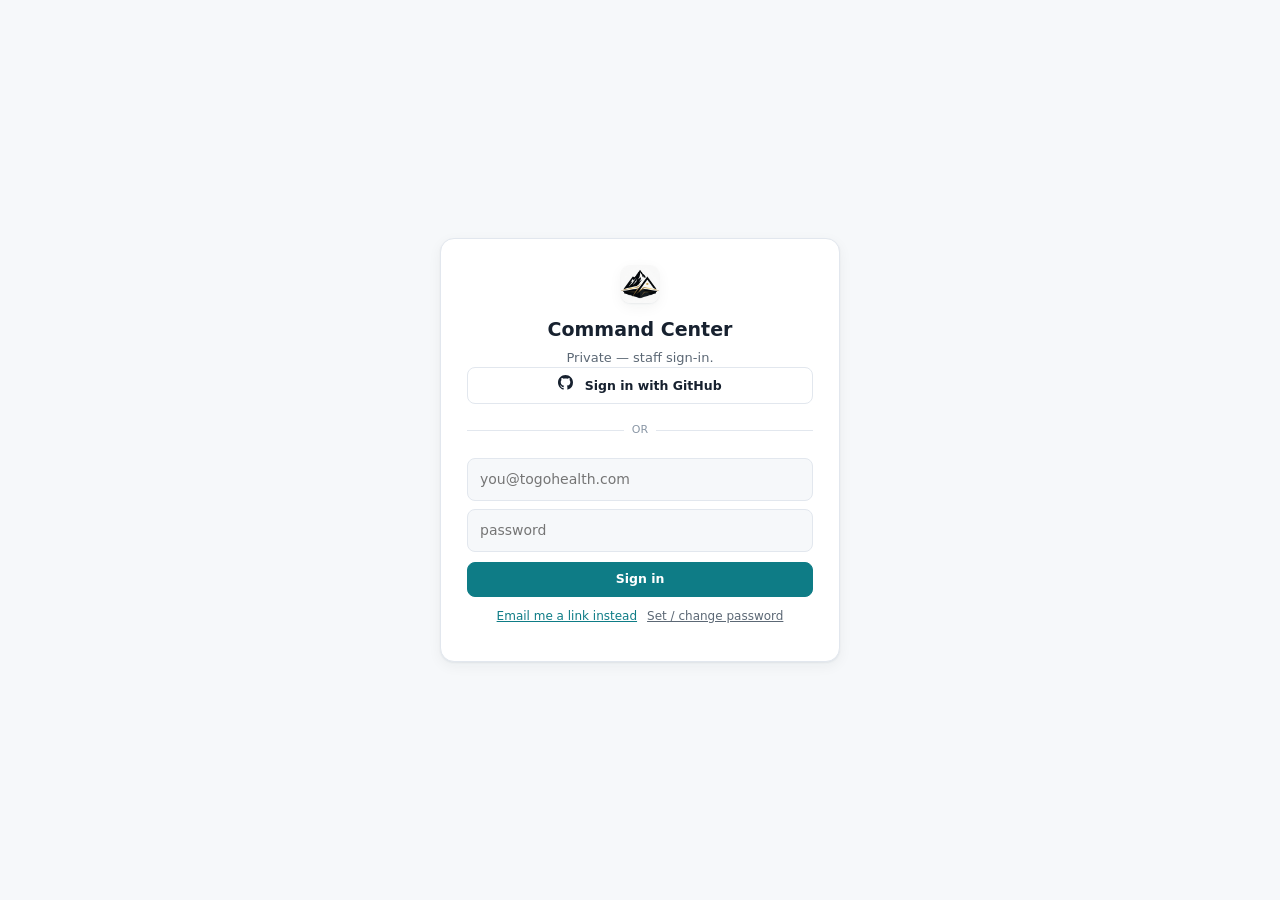
==== commit e2404605: "Derive the Pages subpath from the URL instead of hardcoding the repo name On <owner>.github.io the f" ====
--- a/index.html
+++ b/index.html
@@ -3,7 +3,7 @@
 <head>
 <meta charset="UTF-8">
 <meta name="viewport" content="width=device-width, initial-scale=1">
-<script>/* host-agnostic base: site root, or the project subpath when served from one */(function(){var b=document.createElement("base");b.href=location.pathname.indexOf("/command-center/")===0?"/command-center/":"/";document.head.appendChild(b);})();</script>
+<script>/* host-agnostic base: on <owner>.github.io the first path segment IS the repo, so the subpath is derived rather than hardcoded — one build serves any repo name and a custom-domain root alike */(function(){var s=location.hostname.slice(-10)===".github.io"&&location.pathname.split("/")[1];var b=document.createElement("base");b.href=s?"/"+s+"/":"/";document.head.appendChild(b);})();</script>
 <title>Command Center</title>
 <link rel="icon" type="image/png" href="./favicon.png">
 <link rel="apple-touch-icon" href="./apple-touch-icon.png">
@@ -894,7 +894,7 @@
 }
 
 /* ═════════ router — real slash URLs (History API + 404.html fallback on GitHub Pages) ═════════ */
-const BASE=location.pathname.indexOf('/command-center/')===0?'/command-center/':'/';
+const BASE=(location.hostname.slice(-10)==='.github.io'&&location.pathname.split('/')[1])?'/'+location.pathname.split('/')[1]+'/':'/';
 // Command Center is the site root; views are root-level paths (/command-center/accounts …).
 // business.html was moved to bizworkspace.html so /business is a real app route (no pretty-URL clash).
 function pathFor(r){
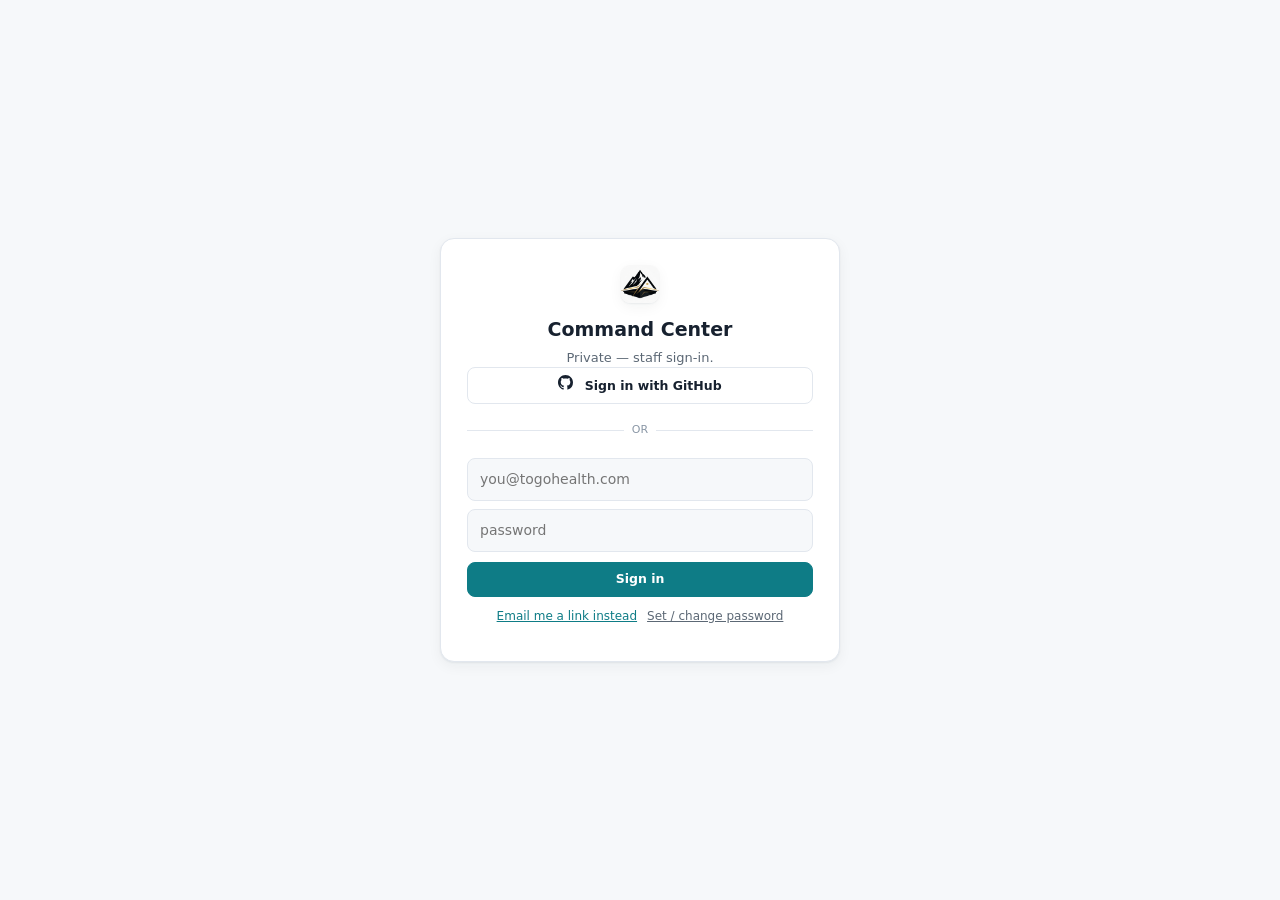
==== commit 514b57fe: "Footer named the wrong repo for projects It credited the public shell, but issues have been read fro" ====
--- a/index.html
+++ b/index.html
@@ -186,7 +186,7 @@
 
   <div id="view"><div class="msg">Loading live data…</div></div>
 
-  <div class="foot">Projects from <b>togohealth-dev/command-center</b> (public) · staffing from <b>command-staffing</b> (private, token required) ·
+  <div class="foot">Projects from <b>togohealth-dev/command-projects</b> (private) · staffing from <b>command-staffing</b> (private, token required) ·
     percentages computed live from onboarding items.</div>
 </div>
 
